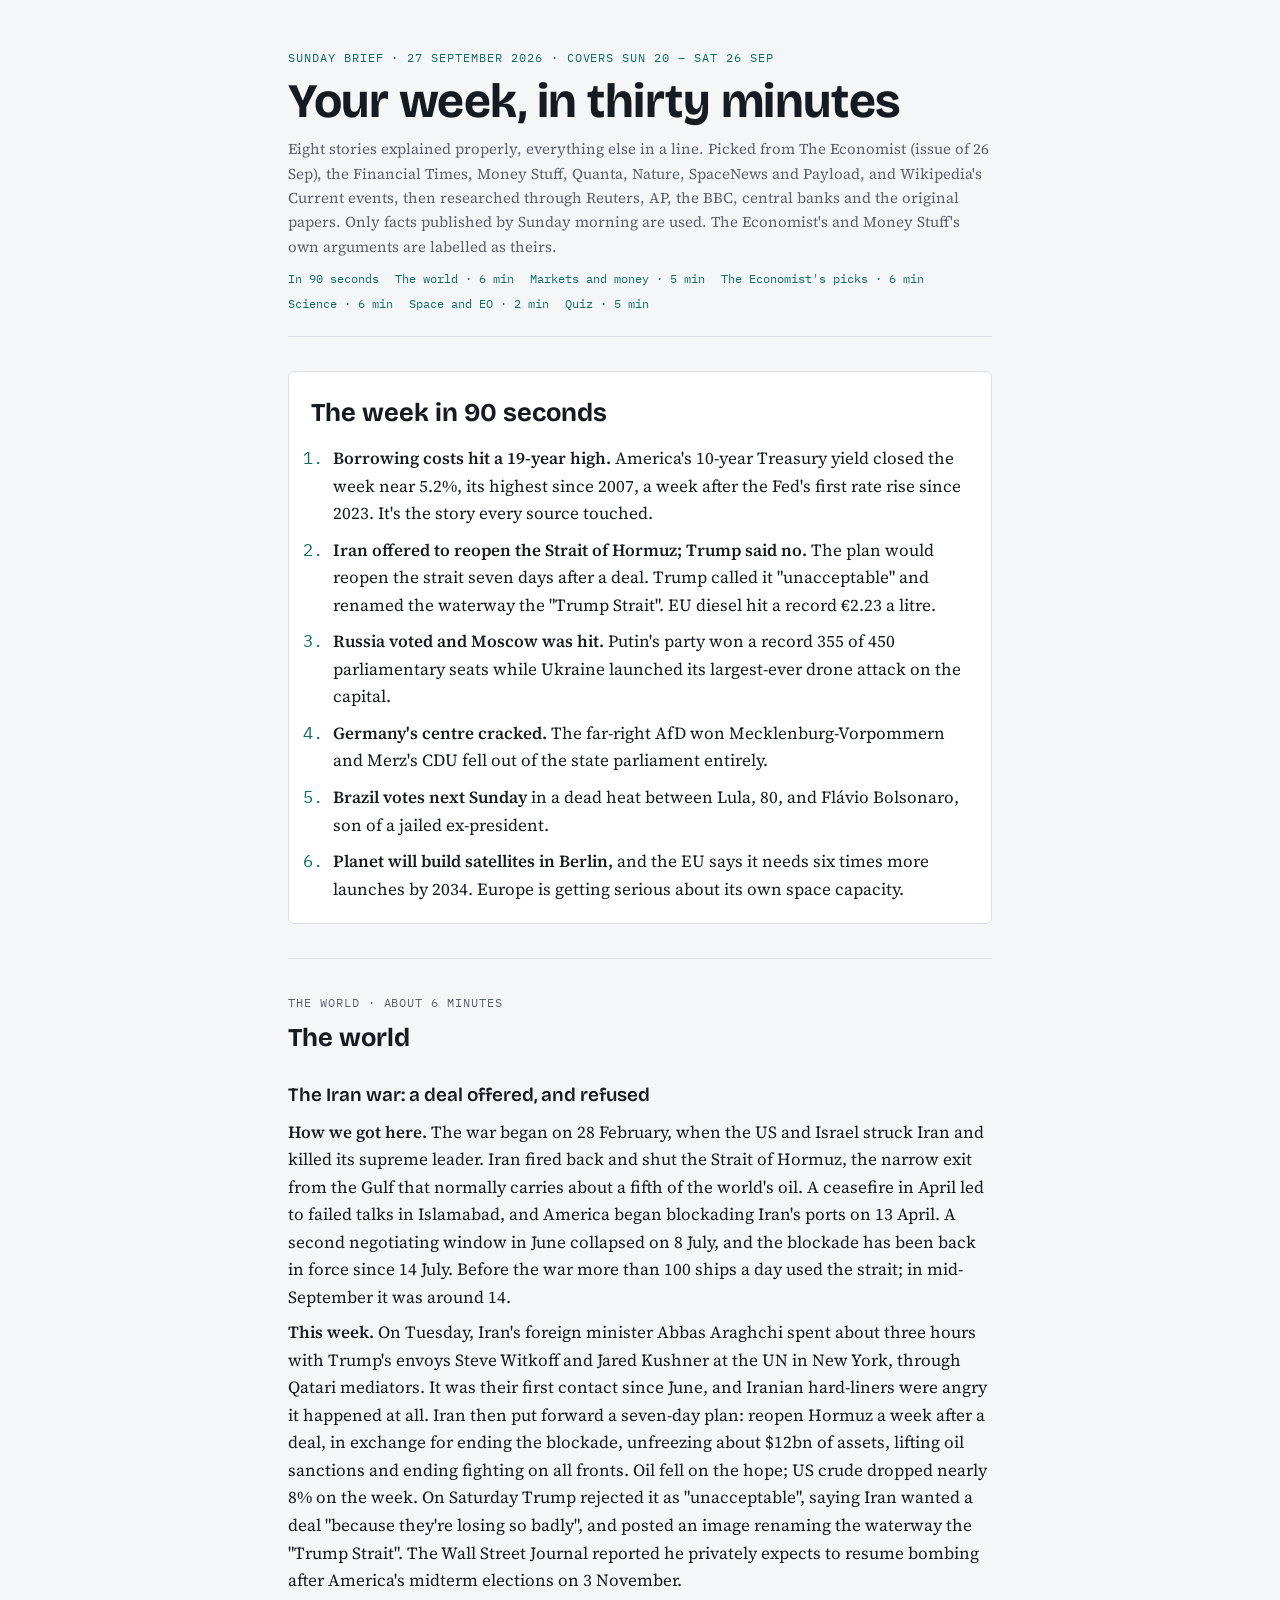
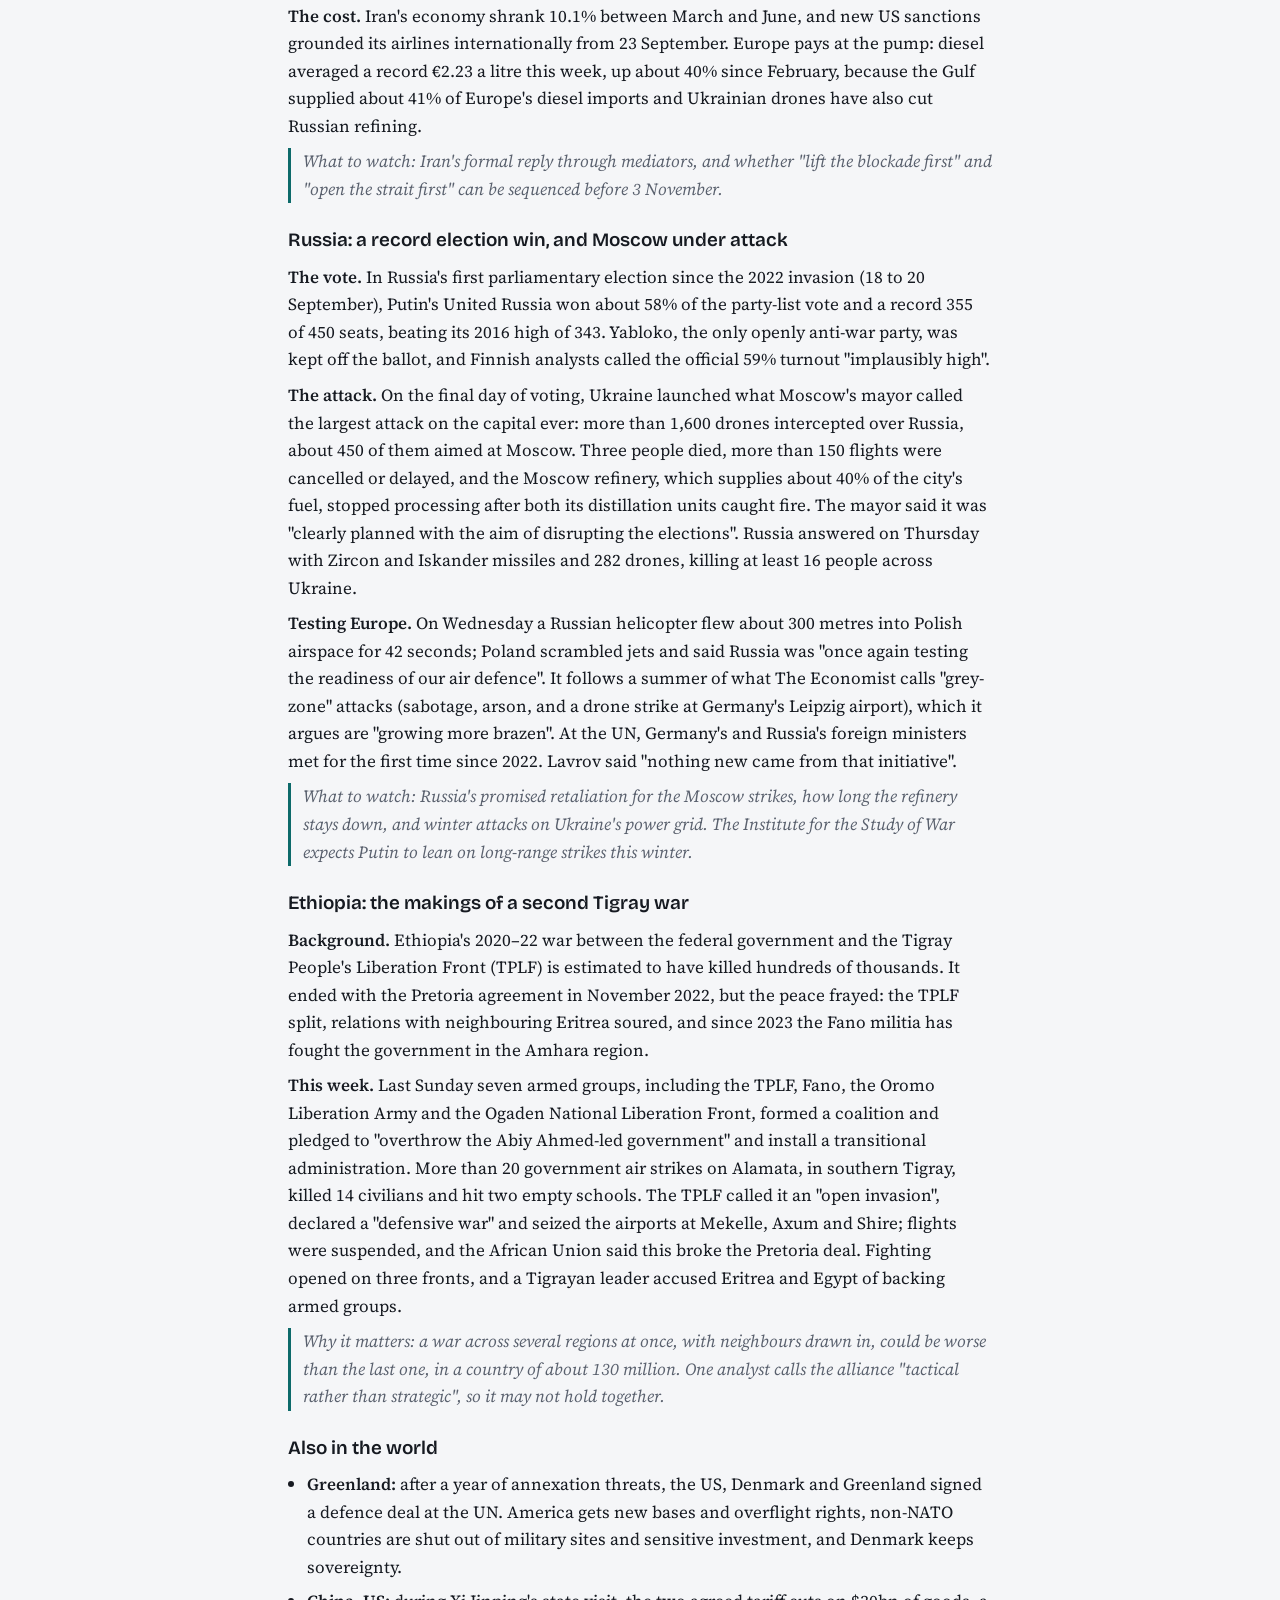
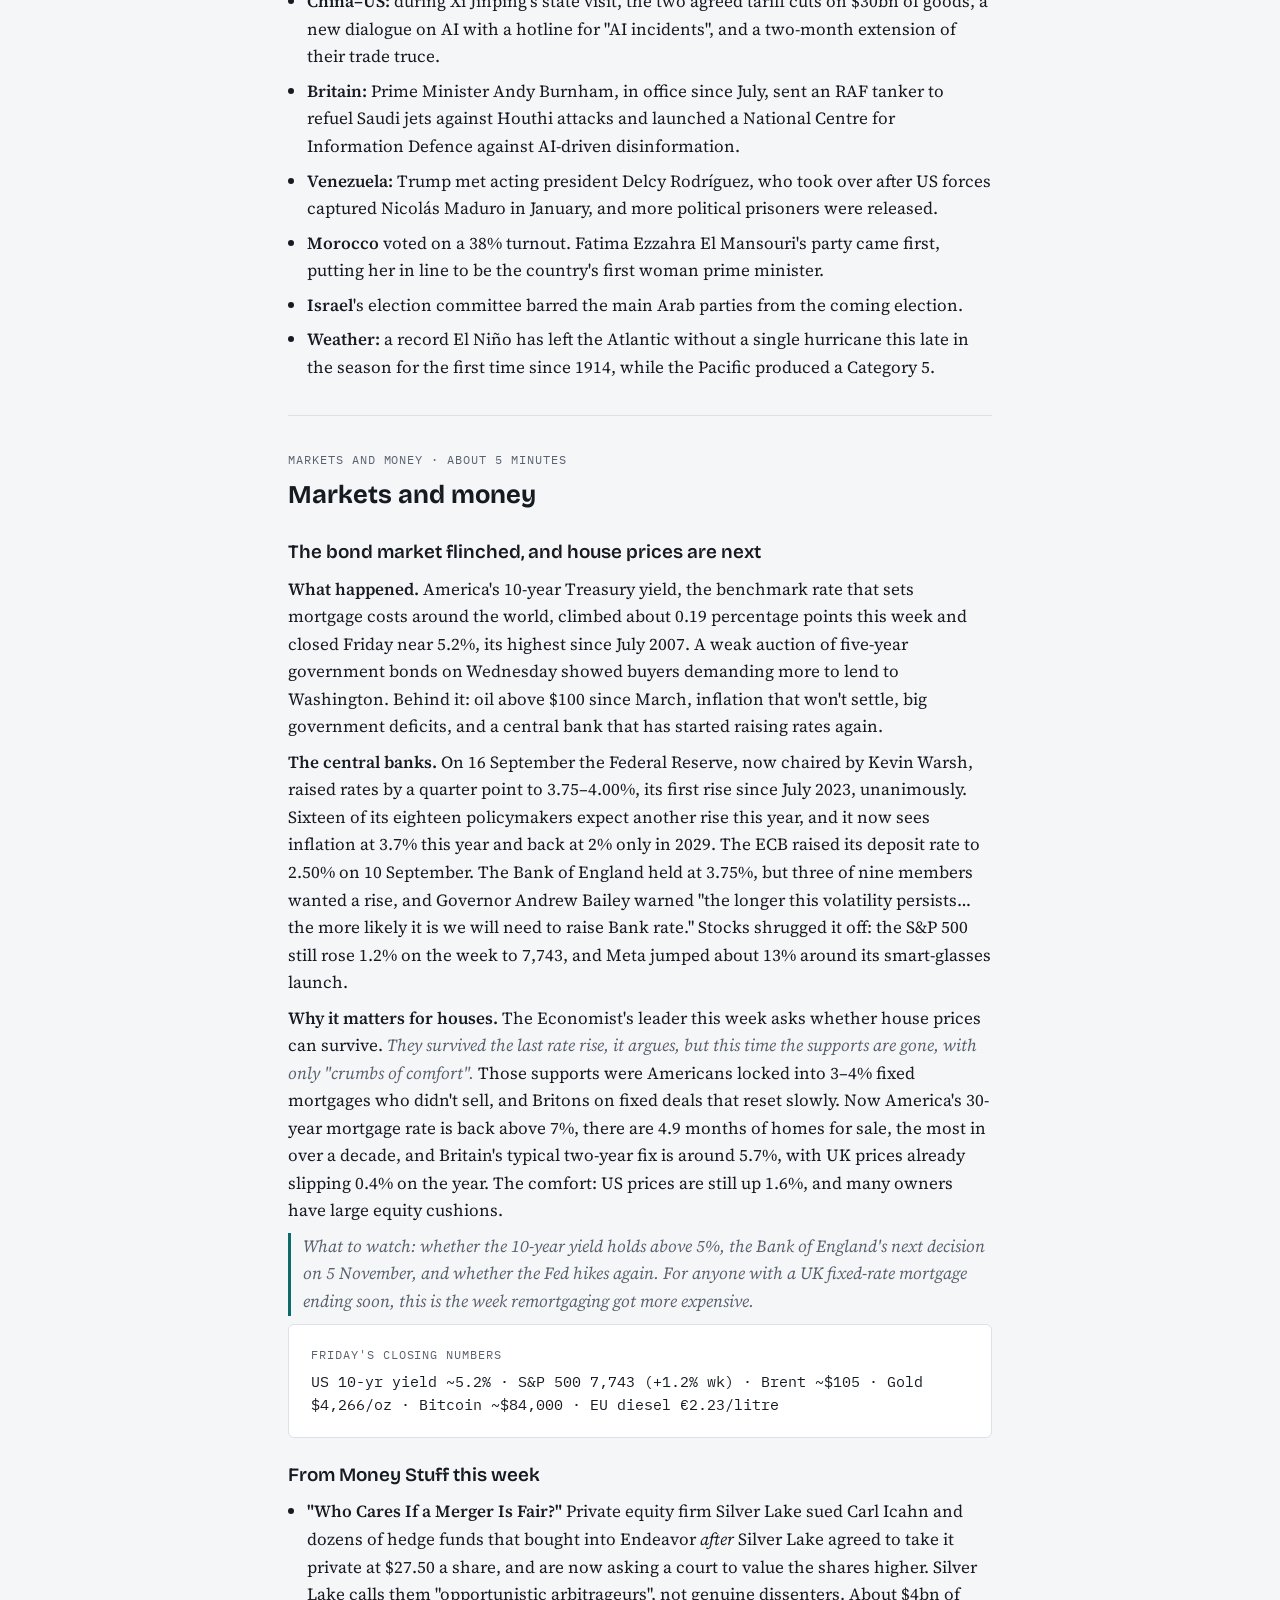
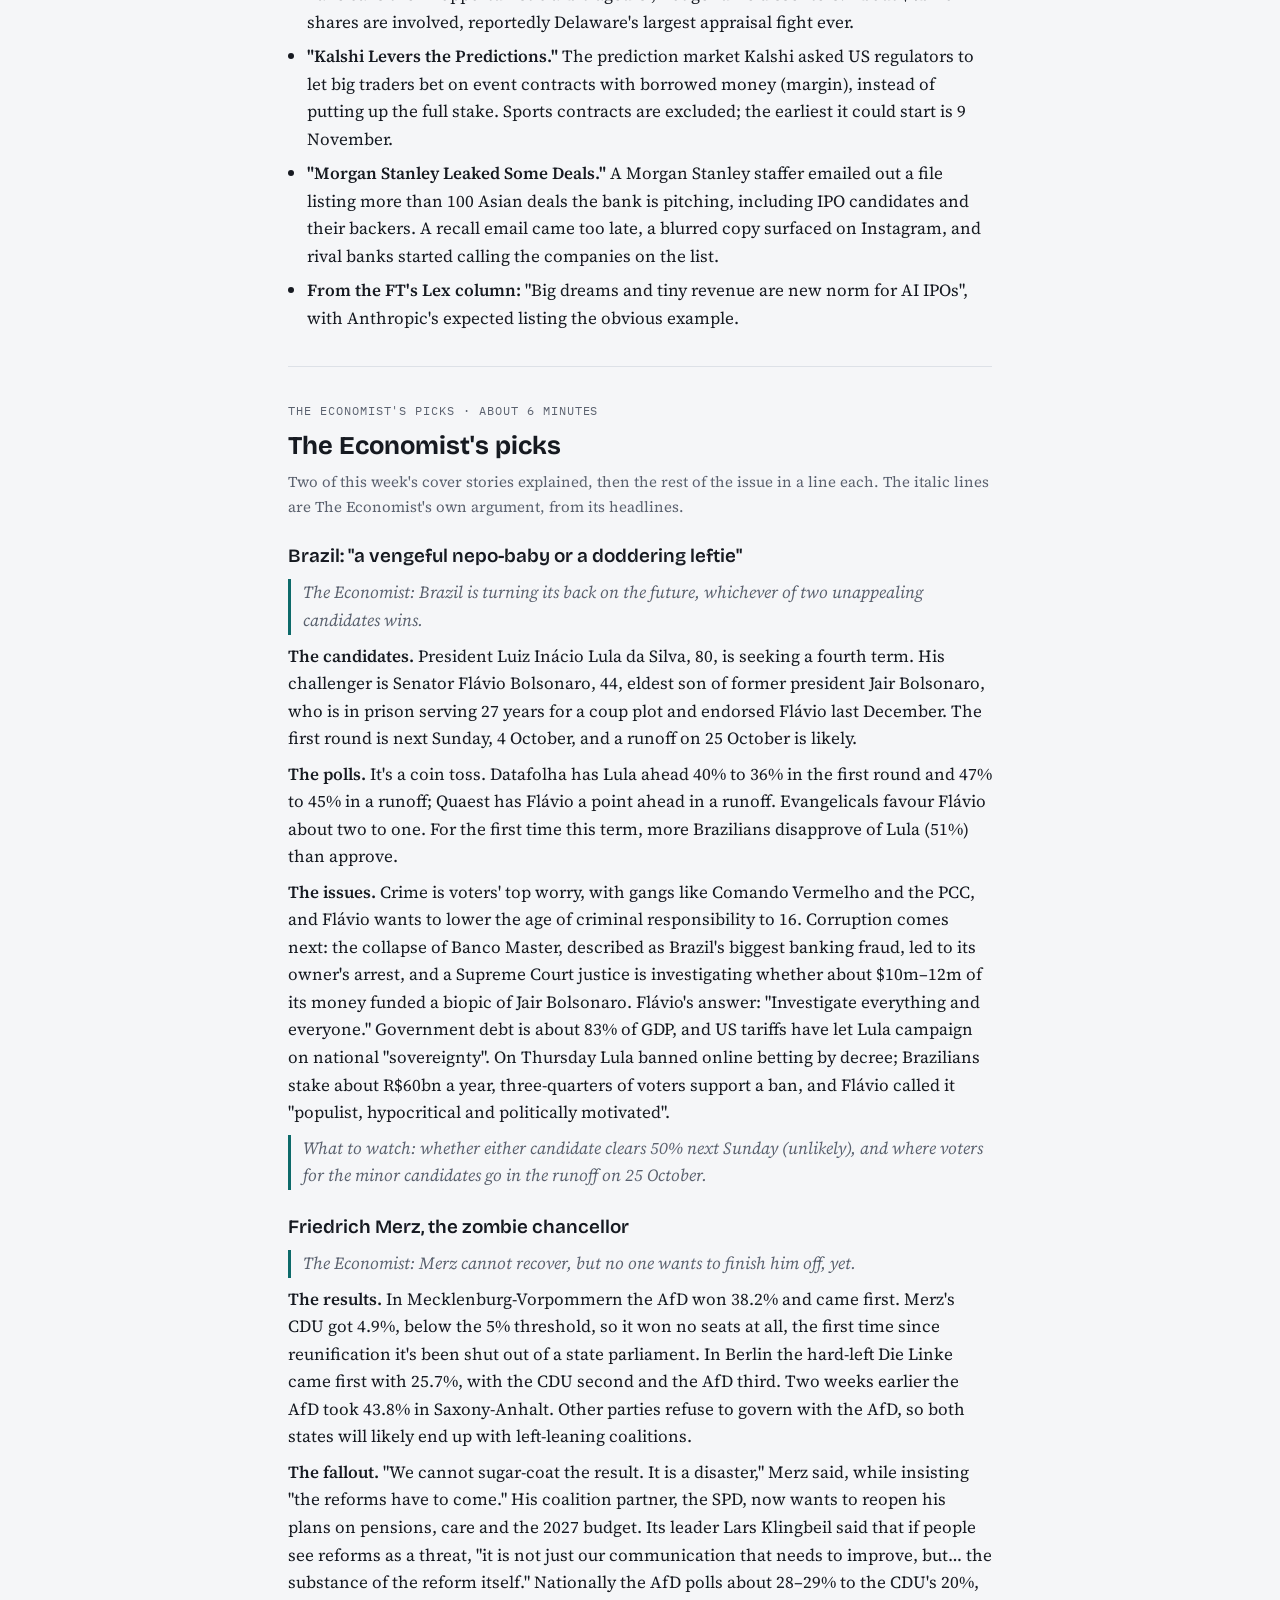
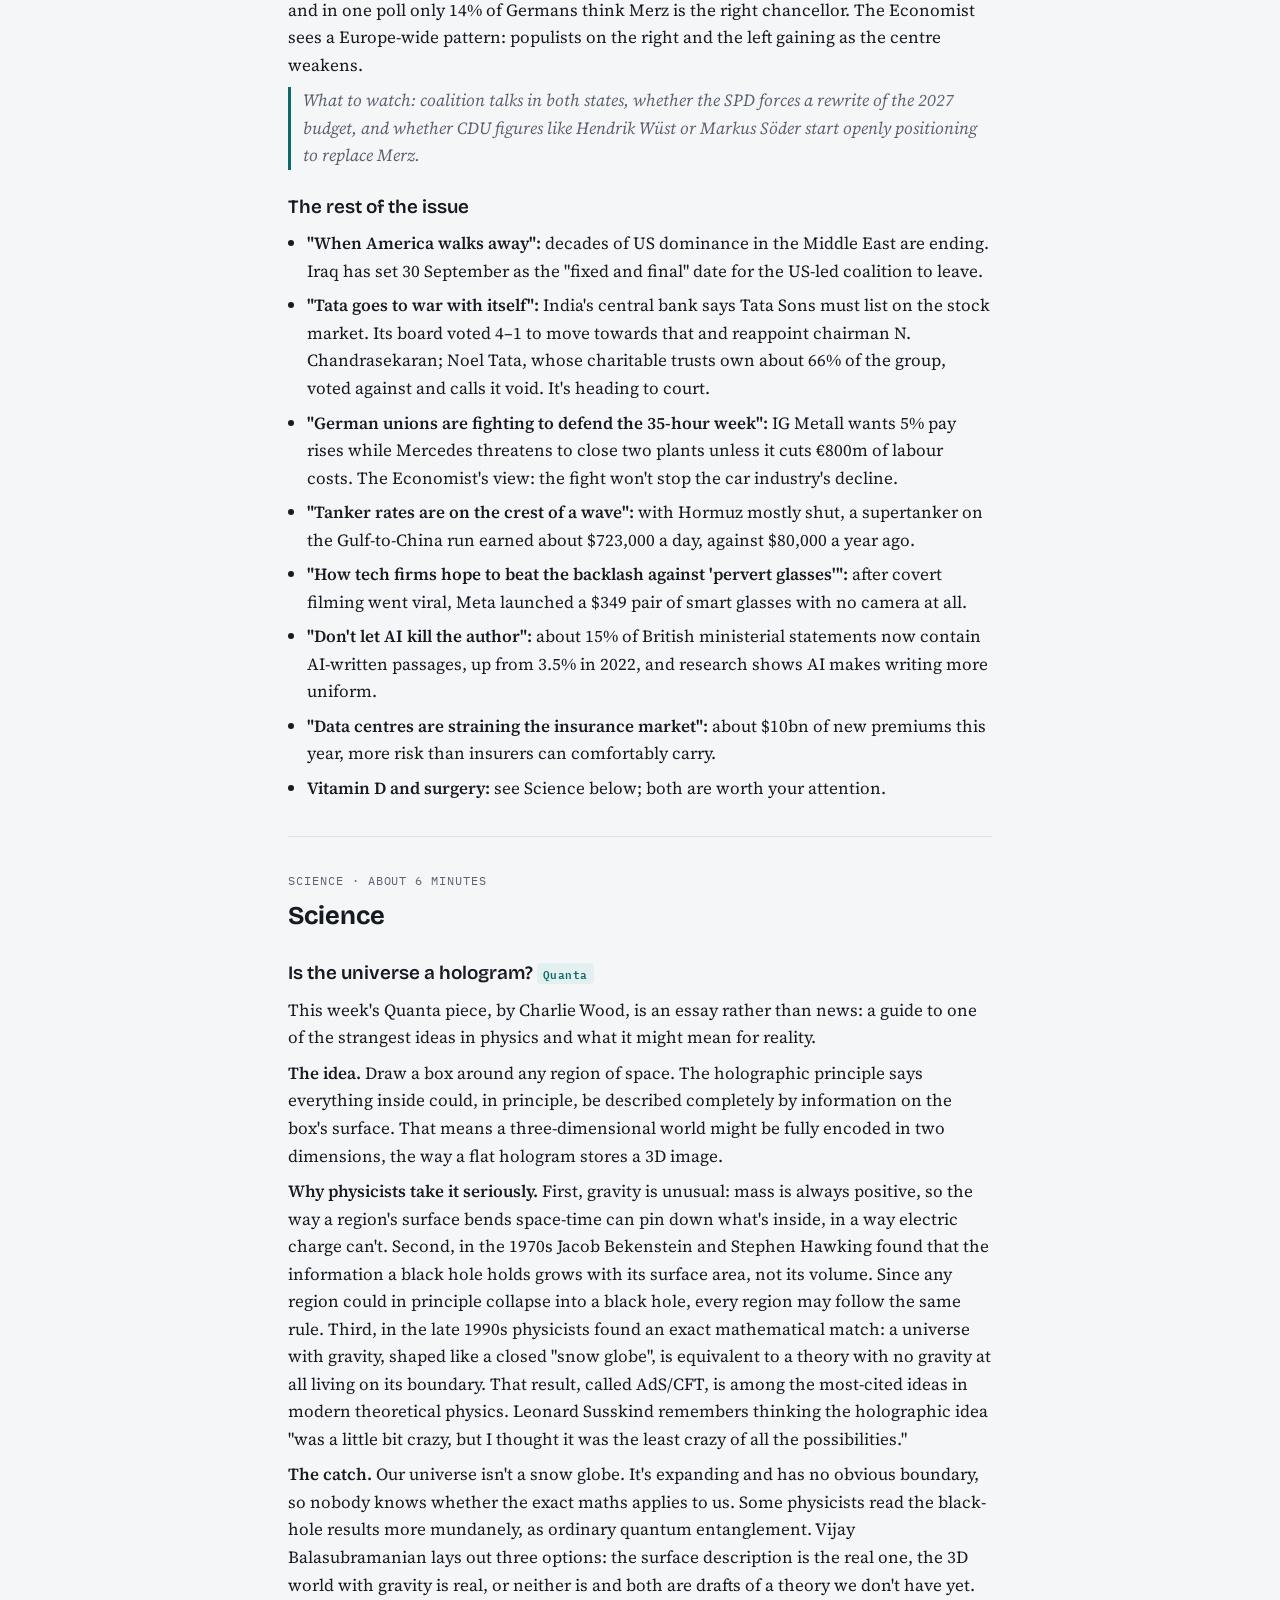
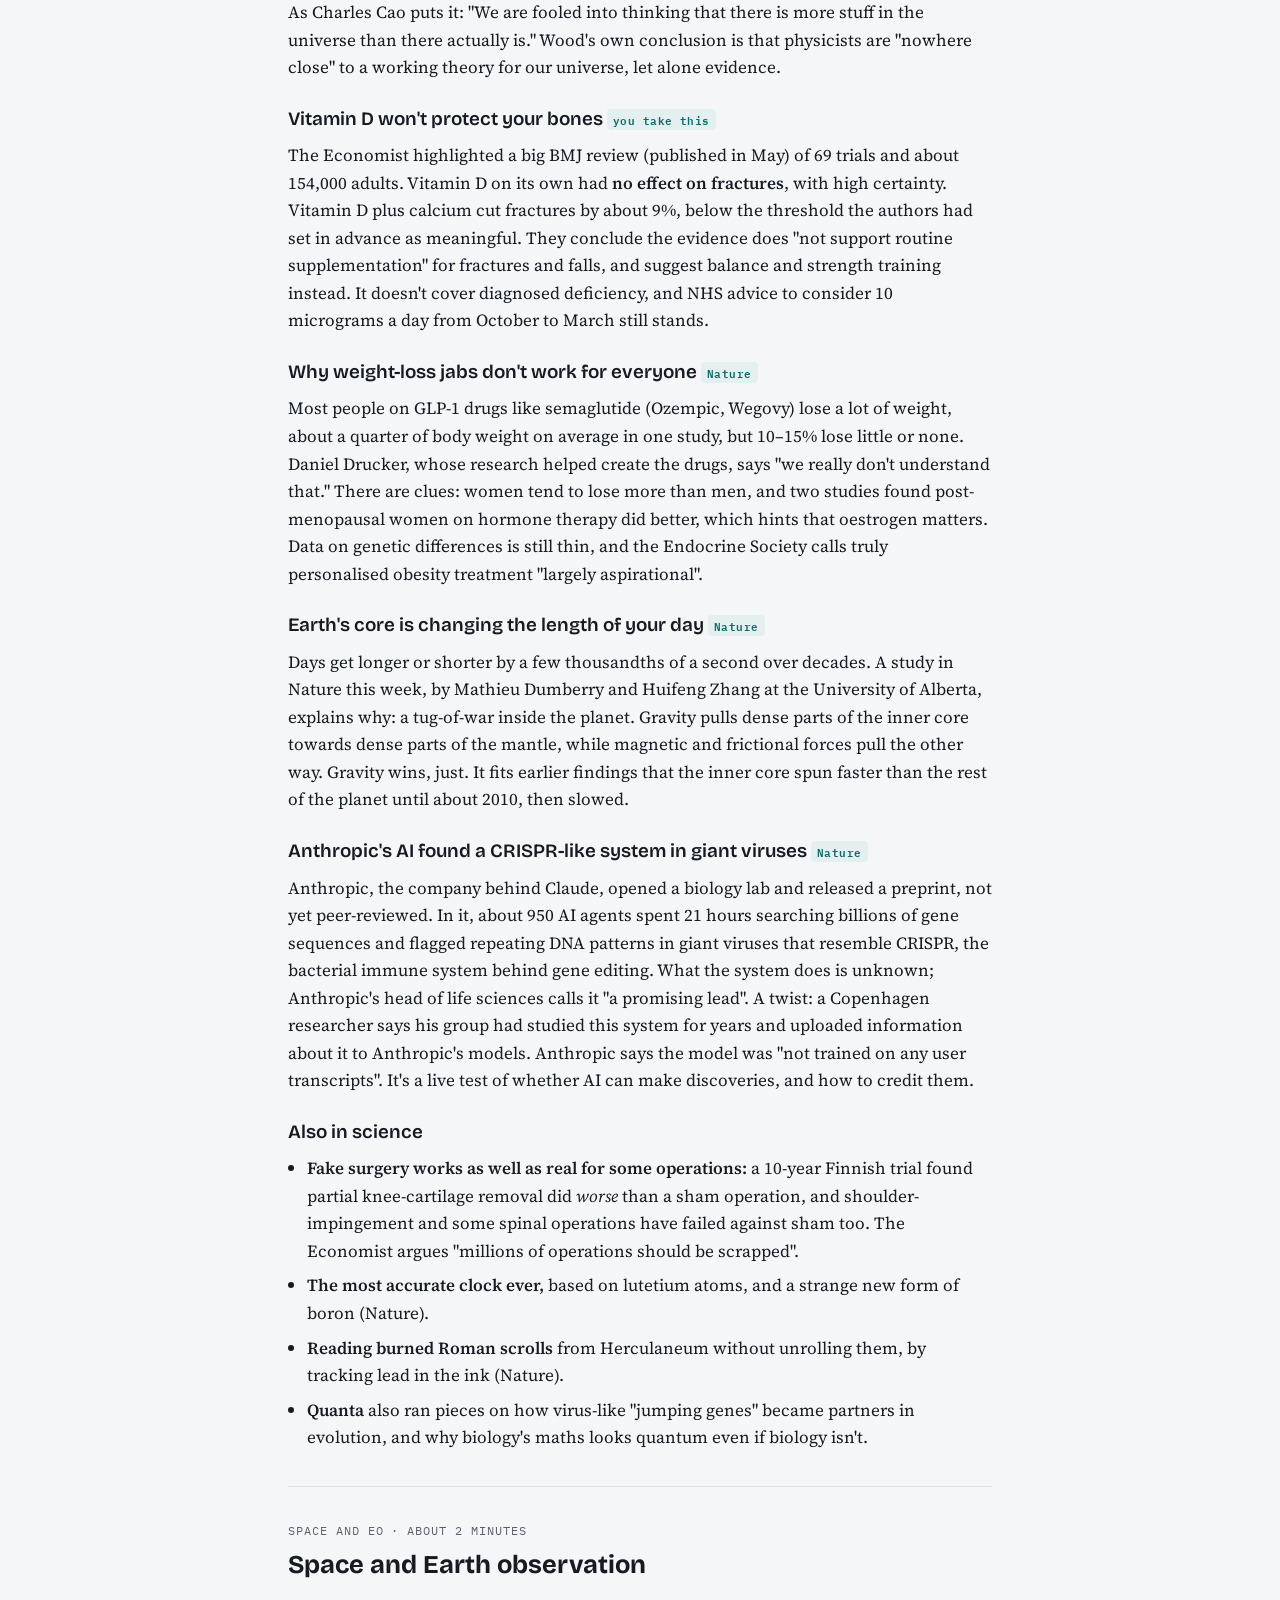
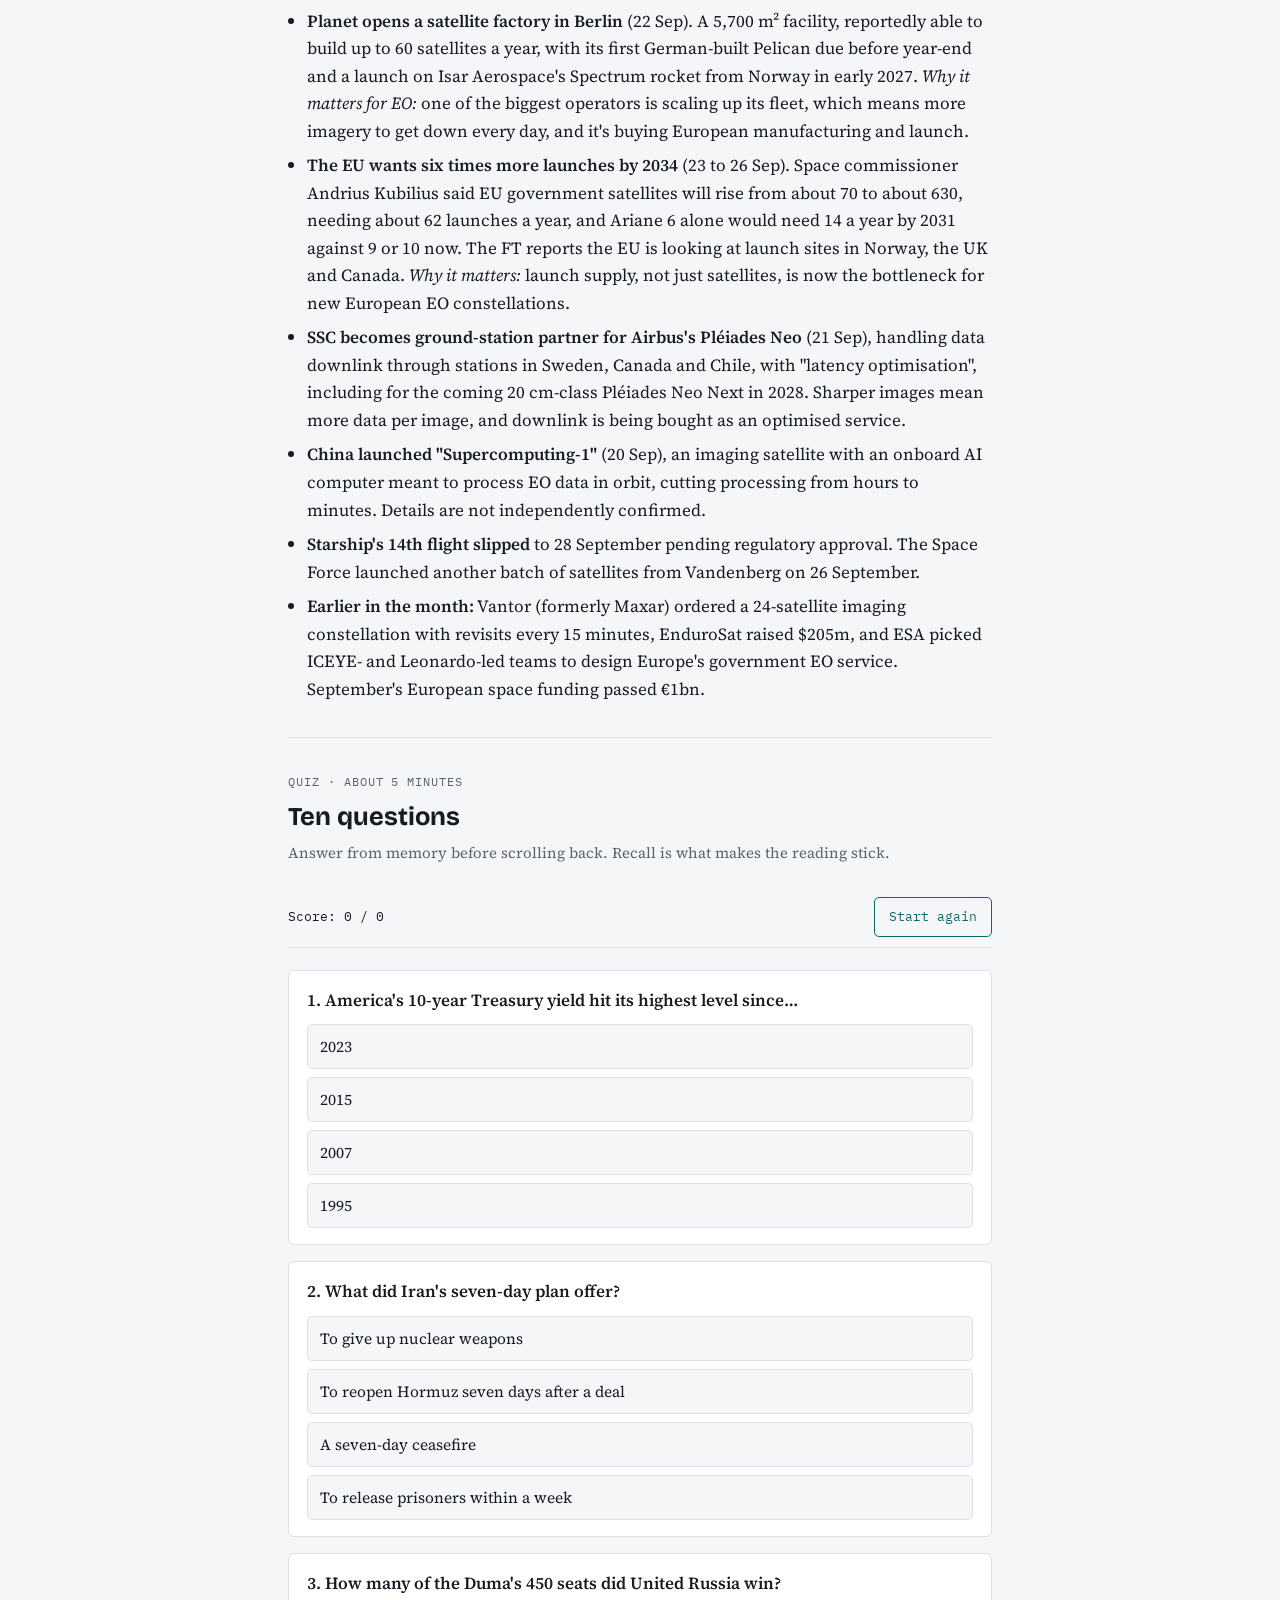
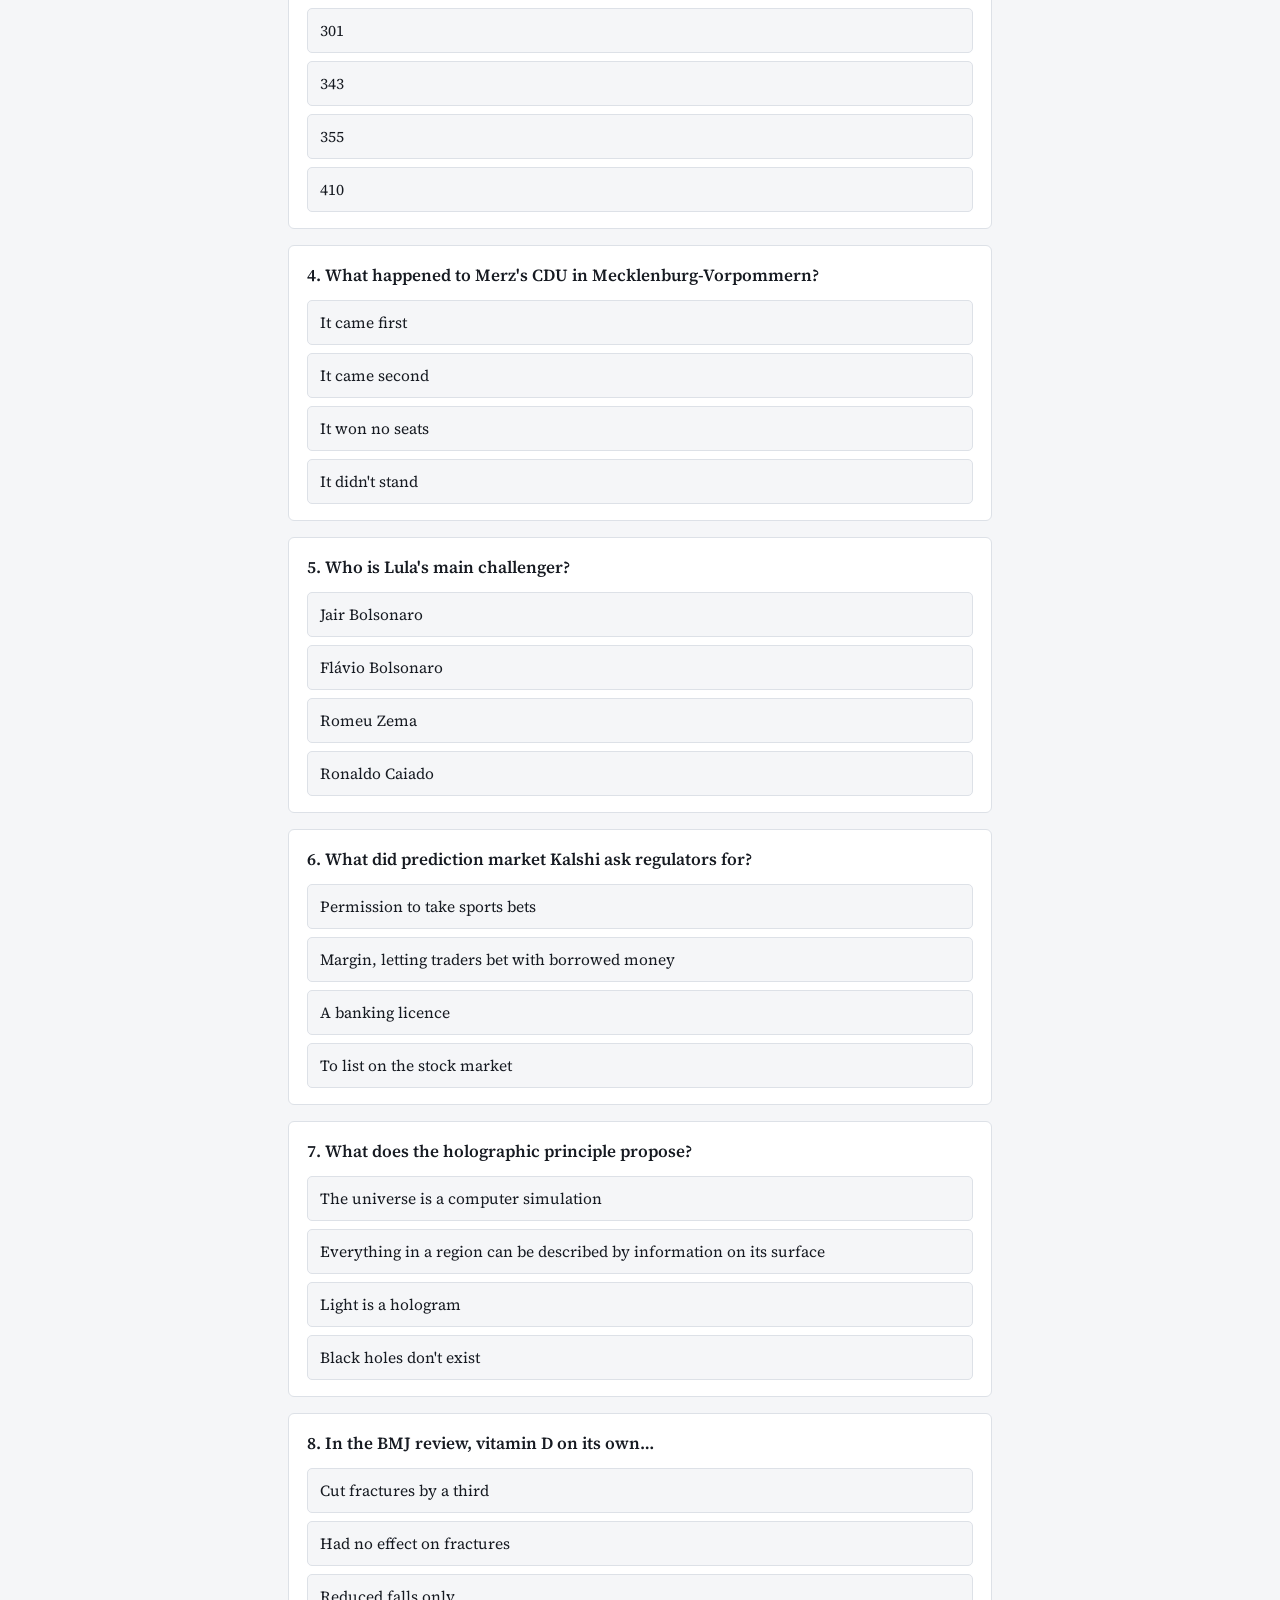
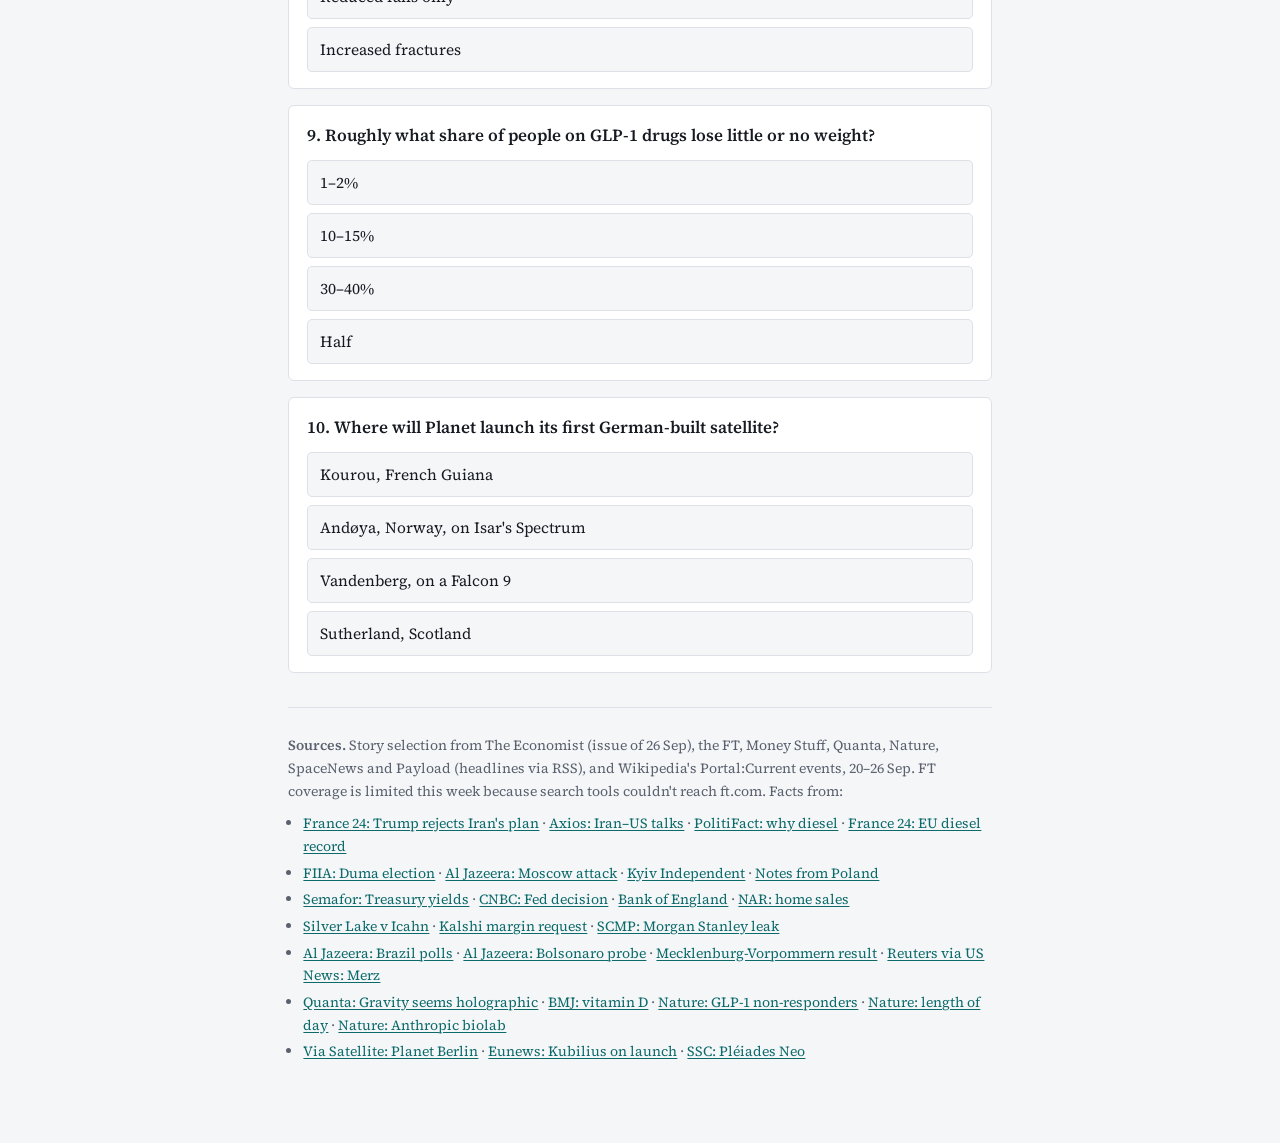
==== archive/2026-09-27.html @ a715769d "First edition: 27 September 2026 Co-Authored-By: Claude Opus 5.5 <noreply@anthropic.com>" ====
<!doctype html>
<html lang="en">
<head>
<meta charset="utf-8">
<meta name="viewport" content="width=device-width, initial-scale=1, viewport-fit=cover">
<meta name="robots" content="noindex">
<title>Sunday Brief, 27 Sep</title>
<link rel="preconnect" href="https://fonts.googleapis.com">
<link rel="preconnect" href="https://fonts.gstatic.com" crossorigin>
<link rel="stylesheet" href="https://fonts.googleapis.com/css2?family=Bricolage+Grotesque:opsz,wght@12..96,600;12..96,700&family=Source+Serif+4:ital,opsz,wght@0,8..60,400;0,8..60,600;1,8..60,400&family=IBM+Plex+Mono:wght@500&display=swap">
<style>
/* Layout: one reading column (~66ch). Ranked opener, three themed parts, then an interactive quiz. */
:root {
  --bg: #f5f6f8;
  --paper: #ffffff;
  --ink: #161a21;
  --muted: #5a616e;
  --rule: #dde1e7;
  --accent: #0d6a6a;
  --accent-soft: #e3f0ef;
  --good: #1f7a3a;
  --good-soft: #e3f3e7;
  --bad: #a63a2b;
  --bad-soft: #f8e6e2;
  --display: "Bricolage Grotesque", "Helvetica Neue", Arial, sans-serif;
  --body: "Source Serif 4", Georgia, "Times New Roman", serif;
  --mono: "IBM Plex Mono", ui-monospace, Menlo, monospace;
}
@media (prefers-color-scheme: dark) {
  :root:not([data-theme="light"]) {
    --bg: #0f1216; --paper: #161a20; --ink: #e6e9ee; --muted: #9aa3b0; --rule: #2a3039;
    --accent: #5cc4bb; --accent-soft: #17302e; --good: #6fd08a; --good-soft: #15301d;
    --bad: #f08a78; --bad-soft: #3a1c17; color-scheme: dark;
  }
}
:root[data-theme="dark"] {
  --bg: #0f1216; --paper: #161a20; --ink: #e6e9ee; --muted: #9aa3b0; --rule: #2a3039;
  --accent: #5cc4bb; --accent-soft: #17302e; --good: #6fd08a; --good-soft: #15301d;
  --bad: #f08a78; --bad-soft: #3a1c17; color-scheme: dark;
}
body { background: var(--bg); color: var(--ink); font-family: var(--body); font-size: 17px; line-height: 1.62; }
.wrap { max-width: 44rem; margin: 0 auto; padding-inline: 18px; padding-block: 40px 72px; }
header { display: grid; gap: 10px; padding-bottom: 22px; border-bottom: 1px solid var(--rule); }
.kicker { font-family: var(--mono); font-size: 12px; letter-spacing: .08em; text-transform: uppercase; color: var(--accent); }
h1 { font-family: var(--display); font-weight: 700; font-size: clamp(2rem, 6vw, 3rem); line-height: 1.04; margin: 0; letter-spacing: -.01em; text-wrap: balance; }
h2 { font-family: var(--display); font-weight: 700; font-size: 1.6rem; margin: 0; text-wrap: balance; }
h3 { font-family: var(--display); font-weight: 600; font-size: 1.18rem; margin: 0; text-wrap: balance; }
.meta { color: var(--muted); font-size: 15px; margin: 0; }
.toc { display: flex; flex-wrap: wrap; gap: 6px 16px; font-family: var(--mono); font-size: 12px; }
.toc a { color: var(--accent); text-decoration: none; }
.toc a:hover { text-decoration: underline; }
.part { display: grid; gap: 22px; padding-block: 34px; border-bottom: 1px solid var(--rule); }
.parthead { display: grid; gap: 4px; }
.partlabel { font-family: var(--mono); font-size: 12px; letter-spacing: .08em; text-transform: uppercase; color: var(--muted); }
.story { display: grid; gap: 8px; }
.story p { margin: 0; }
.angle { border-left: 3px solid var(--accent); padding-left: 12px; font-style: italic; color: var(--muted); }
.box { background: var(--paper); border: 1px solid var(--rule); border-radius: 6px; padding: 20px 22px; display: grid; gap: 12px; }
.box ol, .box ul { margin: 0; padding-left: 1.3em; display: grid; gap: 9px; }
.box li::marker { font-family: var(--mono); color: var(--accent); }
ul.quick { margin: 0; padding-left: 1.1em; display: grid; gap: 7px; }
.tag { font-family: var(--mono); font-size: 11px; letter-spacing: .04em; border-radius: 4px; padding: 1px 6px; background: var(--accent-soft); color: var(--accent); white-space: nowrap; }
strong { font-weight: 600; }
a { color: var(--accent); text-underline-offset: 2px; }
a:focus-visible, button:focus-visible, select:focus-visible { outline: 2px solid var(--accent); outline-offset: 2px; }

/* Quiz */
.quiz { display: grid; gap: 16px; }
.q { background: var(--paper); border: 1px solid var(--rule); border-radius: 6px; padding: 16px 18px; display: grid; gap: 10px; }
.q .qt { font-weight: 600; margin: 0; }
.opts { display: grid; gap: 8px; }
.opt { text-align: left; font: inherit; font-size: 15.5px; color: var(--ink); background: var(--bg); border: 1px solid var(--rule); border-radius: 5px; padding: 9px 12px; cursor: pointer; }
.opt:hover:not(:disabled) { border-color: var(--accent); }
.opt:disabled { cursor: default; }
.opt.right { background: var(--good-soft); border-color: var(--good); }
.opt.wrong { background: var(--bad-soft); border-color: var(--bad); }
.explain { font-size: 15px; color: var(--muted); margin: 0; }
.score { position: sticky; top: env(safe-area-inset-top, 0px); z-index: 2; background: var(--bg); padding-block: 10px; border-bottom: 1px solid var(--rule); display: flex; justify-content: space-between; align-items: center; gap: 12px; font-family: var(--mono); font-size: 13px; }
.btn { font: inherit; font-family: var(--mono); font-size: 13px; background: var(--accent); color: var(--paper); border: 0; border-radius: 5px; padding: 8px 14px; cursor: pointer; }
.btn.ghost { background: transparent; color: var(--accent); border: 1px solid var(--accent); }
.hl { display: grid; gap: 8px; }
.hlrow { display: grid; grid-template-columns: 1fr; gap: 6px; padding-block: 8px; border-top: 1px solid var(--rule); }
.hlrow:first-child { border-top: 0; }
.hlrow select { font: inherit; font-size: 15px; color: var(--ink); background: var(--bg); border: 1px solid var(--rule); border-radius: 5px; padding: 7px 8px; max-width: 100%; }
.hlrow.right select { border-color: var(--good); background: var(--good-soft); }
.hlrow.wrong select { border-color: var(--bad); background: var(--bad-soft); }
.hlans { font-size: 14px; color: var(--muted); }
.hilo { display: flex; flex-wrap: wrap; gap: 8px; }
.num { font-family: var(--mono); font-variant-numeric: tabular-nums; }
footer { padding-top: 26px; font-size: 14px; color: var(--muted); display: grid; gap: 10px; }
footer ul { margin: 0; padding-left: 1.1em; display: grid; gap: 4px; }
@media (prefers-reduced-motion: no-preference) { .opt { transition: background .15s, border-color .15s; } }
</style>
</head>
<body>


<div class="wrap">
  <header>
    <div class="kicker">Sunday Brief · 27 September 2026 · covers Sun 20 – Sat 26 Sep</div>
    <h1>Your week, in thirty minutes</h1>
    <p class="meta">Eight stories explained properly, everything else in a line. Picked from The Economist (issue of 26 Sep), the Financial Times, Money Stuff, Quanta, Nature, SpaceNews and Payload, and Wikipedia's Current events, then researched through Reuters, AP, the BBC, central banks and the original papers. Only facts published by Sunday morning are used. The Economist's and Money Stuff's own arguments are labelled as theirs.</p>
    <nav class="toc" aria-label="Sections">
      <a href="#top">In 90 seconds</a>
      <a href="#world">The world · 6 min</a>
      <a href="#money">Markets and money · 5 min</a>
      <a href="#econ">The Economist's picks · 6 min</a>
      <a href="#sci">Science · 6 min</a>
      <a href="#space">Space and EO · 2 min</a>
      <a href="#quiz">Quiz · 5 min</a>
    </nav>
  </header>

  <!-- ===================== TOP ===================== -->
  <section class="part" id="top" aria-labelledby="h-top">
    <div class="box">
      <h2 id="h-top">The week in 90 seconds</h2>
      <ol>
        <li><strong>Borrowing costs hit a 19-year high.</strong> America's 10-year Treasury yield closed the week near 5.2%, its highest since 2007, a week after the Fed's first rate rise since 2023. It's the story every source touched.</li>
        <li><strong>Iran offered to reopen the Strait of Hormuz; Trump said no.</strong> The plan would reopen the strait seven days after a deal. Trump called it "unacceptable" and renamed the waterway the "Trump Strait". EU diesel hit a record €2.23 a litre.</li>
        <li><strong>Russia voted and Moscow was hit.</strong> Putin's party won a record 355 of 450 parliamentary seats while Ukraine launched its largest-ever drone attack on the capital.</li>
        <li><strong>Germany's centre cracked.</strong> The far-right AfD won Mecklenburg-Vorpommern and Merz's CDU fell out of the state parliament entirely.</li>
        <li><strong>Brazil votes next Sunday</strong> in a dead heat between Lula, 80, and Flávio Bolsonaro, son of a jailed ex-president.</li>
        <li><strong>Planet will build satellites in Berlin,</strong> and the EU says it needs six times more launches by 2034. Europe is getting serious about its own space capacity.</li>
      </ol>
    </div>
  </section>

  <!-- ===================== WORLD ===================== -->
  <section class="part" id="world" aria-labelledby="h-world">
    <div class="parthead">
      <span class="partlabel">The world · about 6 minutes</span>
      <h2 id="h-world">The world</h2>
    </div>

    <div class="story">
      <h3>The Iran war: a deal offered, and refused</h3>
      <p><strong>How we got here.</strong> The war began on 28 February, when the US and Israel struck Iran and killed its supreme leader. Iran fired back and shut the Strait of Hormuz, the narrow exit from the Gulf that normally carries about a fifth of the world's oil. A ceasefire in April led to failed talks in Islamabad, and America began blockading Iran's ports on 13 April. A second negotiating window in June collapsed on 8 July, and the blockade has been back in force since 14 July. Before the war more than 100 ships a day used the strait; in mid-September it was around 14.</p>
      <p><strong>This week.</strong> On Tuesday, Iran's foreign minister Abbas Araghchi spent about three hours with Trump's envoys Steve Witkoff and Jared Kushner at the UN in New York, through Qatari mediators. It was their first contact since June, and Iranian hard-liners were angry it happened at all. Iran then put forward a seven-day plan: reopen Hormuz a week after a deal, in exchange for ending the blockade, unfreezing about $12bn of assets, lifting oil sanctions and ending fighting on all fronts. Oil fell on the hope; US crude dropped nearly 8% on the week. On Saturday Trump rejected it as "unacceptable", saying Iran wanted a deal "because they're losing so badly", and posted an image renaming the waterway the "Trump Strait". The Wall Street Journal reported he privately expects to resume bombing after America's midterm elections on 3 November.</p>
      <p><strong>The cost.</strong> Iran's economy shrank 10.1% between March and June, and new US sanctions grounded its airlines internationally from 23 September. Europe pays at the pump: diesel averaged a record €2.23 a litre this week, up about 40% since February, because the Gulf supplied about 41% of Europe's diesel imports and Ukrainian drones have also cut Russian refining.</p>
      <p class="angle">What to watch: Iran's formal reply through mediators, and whether "lift the blockade first" and "open the strait first" can be sequenced before 3 November.</p>
    </div>

    <div class="story">
      <h3>Russia: a record election win, and Moscow under attack</h3>
      <p><strong>The vote.</strong> In Russia's first parliamentary election since the 2022 invasion (18 to 20 September), Putin's United Russia won about 58% of the party-list vote and a record 355 of 450 seats, beating its 2016 high of 343. Yabloko, the only openly anti-war party, was kept off the ballot, and Finnish analysts called the official 59% turnout "implausibly high".</p>
      <p><strong>The attack.</strong> On the final day of voting, Ukraine launched what Moscow's mayor called the largest attack on the capital ever: more than 1,600 drones intercepted over Russia, about 450 of them aimed at Moscow. Three people died, more than 150 flights were cancelled or delayed, and the Moscow refinery, which supplies about 40% of the city's fuel, stopped processing after both its distillation units caught fire. The mayor said it was "clearly planned with the aim of disrupting the elections". Russia answered on Thursday with Zircon and Iskander missiles and 282 drones, killing at least 16 people across Ukraine.</p>
      <p><strong>Testing Europe.</strong> On Wednesday a Russian helicopter flew about 300 metres into Polish airspace for 42 seconds; Poland scrambled jets and said Russia was "once again testing the readiness of our air defence". It follows a summer of what The Economist calls "grey-zone" attacks (sabotage, arson, and a drone strike at Germany's Leipzig airport), which it argues are "growing more brazen". At the UN, Germany's and Russia's foreign ministers met for the first time since 2022. Lavrov said "nothing new came from that initiative".</p>
      <p class="angle">What to watch: Russia's promised retaliation for the Moscow strikes, how long the refinery stays down, and winter attacks on Ukraine's power grid. The Institute for the Study of War expects Putin to lean on long-range strikes this winter.</p>
    </div>

    <div class="story">
      <h3>Ethiopia: the makings of a second Tigray war</h3>
      <p><strong>Background.</strong> Ethiopia's 2020–22 war between the federal government and the Tigray People's Liberation Front (TPLF) is estimated to have killed hundreds of thousands. It ended with the Pretoria agreement in November 2022, but the peace frayed: the TPLF split, relations with neighbouring Eritrea soured, and since 2023 the Fano militia has fought the government in the Amhara region.</p>
      <p><strong>This week.</strong> Last Sunday seven armed groups, including the TPLF, Fano, the Oromo Liberation Army and the Ogaden National Liberation Front, formed a coalition and pledged to "overthrow the Abiy Ahmed-led government" and install a transitional administration. More than 20 government air strikes on Alamata, in southern Tigray, killed 14 civilians and hit two empty schools. The TPLF called it an "open invasion", declared a "defensive war" and seized the airports at Mekelle, Axum and Shire; flights were suspended, and the African Union said this broke the Pretoria deal. Fighting opened on three fronts, and a Tigrayan leader accused Eritrea and Egypt of backing armed groups.</p>
      <p class="angle">Why it matters: a war across several regions at once, with neighbours drawn in, could be worse than the last one, in a country of about 130 million. One analyst calls the alliance "tactical rather than strategic", so it may not hold together.</p>
    </div>

    <div class="story">
      <h3>Also in the world</h3>
      <ul class="quick">
        <li><strong>Greenland:</strong> after a year of annexation threats, the US, Denmark and Greenland signed a defence deal at the UN. America gets new bases and overflight rights, non-NATO countries are shut out of military sites and sensitive investment, and Denmark keeps sovereignty.</li>
        <li><strong>China–US:</strong> during Xi Jinping's state visit, the two agreed tariff cuts on $30bn of goods, a new dialogue on AI with a hotline for "AI incidents", and a two-month extension of their trade truce.</li>
        <li><strong>Britain:</strong> Prime Minister Andy Burnham, in office since July, sent an RAF tanker to refuel Saudi jets against Houthi attacks and launched a National Centre for Information Defence against AI-driven disinformation.</li>
        <li><strong>Venezuela:</strong> Trump met acting president Delcy Rodríguez, who took over after US forces captured Nicolás Maduro in January, and more political prisoners were released.</li>
        <li><strong>Morocco</strong> voted on a 38% turnout. Fatima Ezzahra El Mansouri's party came first, putting her in line to be the country's first woman prime minister.</li>
        <li><strong>Israel</strong>'s election committee barred the main Arab parties from the coming election.</li>
        <li><strong>Weather:</strong> a record El Niño has left the Atlantic without a single hurricane this late in the season for the first time since 1914, while the Pacific produced a Category 5.</li>
      </ul>
    </div>
  </section>

  <!-- ===================== MONEY ===================== -->
  <section class="part" id="money" aria-labelledby="h-money">
    <div class="parthead">
      <span class="partlabel">Markets and money · about 5 minutes</span>
      <h2 id="h-money">Markets and money</h2>
    </div>

    <div class="story">
      <h3>The bond market flinched, and house prices are next</h3>
      <p><strong>What happened.</strong> America's 10-year Treasury yield, the benchmark rate that sets mortgage costs around the world, climbed about 0.19 percentage points this week and closed Friday near 5.2%, its highest since July 2007. A weak auction of five-year government bonds on Wednesday showed buyers demanding more to lend to Washington. Behind it: oil above $100 since March, inflation that won't settle, big government deficits, and a central bank that has started raising rates again.</p>
      <p><strong>The central banks.</strong> On 16 September the Federal Reserve, now chaired by Kevin Warsh, raised rates by a quarter point to 3.75–4.00%, its first rise since July 2023, unanimously. Sixteen of its eighteen policymakers expect another rise this year, and it now sees inflation at 3.7% this year and back at 2% only in 2029. The ECB raised its deposit rate to 2.50% on 10 September. The Bank of England held at 3.75%, but three of nine members wanted a rise, and Governor Andrew Bailey warned "the longer this volatility persists… the more likely it is we will need to raise Bank rate." Stocks shrugged it off: the S&P 500 still rose 1.2% on the week to 7,743, and Meta jumped about 13% around its smart-glasses launch.</p>
      <p><strong>Why it matters for houses.</strong> The Economist's leader this week asks whether house prices can survive. <span class="angle" style="display:inline;border:0;padding:0">They survived the last rate rise, it argues, but this time the supports are gone, with only "crumbs of comfort".</span> Those supports were Americans locked into 3–4% fixed mortgages who didn't sell, and Britons on fixed deals that reset slowly. Now America's 30-year mortgage rate is back above 7%, there are 4.9 months of homes for sale, the most in over a decade, and Britain's typical two-year fix is around 5.7%, with UK prices already slipping 0.4% on the year. The comfort: US prices are still up 1.6%, and many owners have large equity cushions.</p>
      <p class="angle">What to watch: whether the 10-year yield holds above 5%, the Bank of England's next decision on 5 November, and whether the Fed hikes again. For anyone with a UK fixed-rate mortgage ending soon, this is the week remortgaging got more expensive.</p>
      <div class="box" style="gap:6px">
        <p class="partlabel" style="margin:0">Friday's closing numbers</p>
        <p class="num" style="margin:0;font-size:14.5px">US 10-yr yield ~5.2% · S&amp;P 500 7,743 (+1.2% wk) · Brent ~$105 · Gold $4,266/oz · Bitcoin ~$84,000 · EU diesel €2.23/litre</p>
      </div>
    </div>

    <div class="story">
      <h3>From Money Stuff this week</h3>
      <ul class="quick">
        <li><strong>"Who Cares If a Merger Is Fair?"</strong> Private equity firm Silver Lake sued Carl Icahn and dozens of hedge funds that bought into Endeavor <em>after</em> Silver Lake agreed to take it private at $27.50 a share, and are now asking a court to value the shares higher. Silver Lake calls them "opportunistic arbitrageurs", not genuine dissenters. About $4bn of shares are involved, reportedly Delaware's largest appraisal fight ever.</li>
        <li><strong>"Kalshi Levers the Predictions."</strong> The prediction market Kalshi asked US regulators to let big traders bet on event contracts with borrowed money (margin), instead of putting up the full stake. Sports contracts are excluded; the earliest it could start is 9 November.</li>
        <li><strong>"Morgan Stanley Leaked Some Deals."</strong> A Morgan Stanley staffer emailed out a file listing more than 100 Asian deals the bank is pitching, including IPO candidates and their backers. A recall email came too late, a blurred copy surfaced on Instagram, and rival banks started calling the companies on the list.</li>
        <li><strong>From the FT's Lex column:</strong> "Big dreams and tiny revenue are new norm for AI IPOs", with Anthropic's expected listing the obvious example.</li>
      </ul>
    </div>
  </section>

  <!-- ===================== ECONOMIST ===================== -->
  <section class="part" id="econ" aria-labelledby="h-econ">
    <div class="parthead">
      <span class="partlabel">The Economist's picks · about 6 minutes</span>
      <h2 id="h-econ">The Economist's picks</h2>
      <p class="meta">Two of this week's cover stories explained, then the rest of the issue in a line each. The italic lines are The Economist's own argument, from its headlines.</p>
    </div>

    <div class="story">
      <h3>Brazil: "a vengeful nepo-baby or a doddering leftie"</h3>
      <p class="angle">The Economist: Brazil is turning its back on the future, whichever of two unappealing candidates wins.</p>
      <p><strong>The candidates.</strong> President Luiz Inácio Lula da Silva, 80, is seeking a fourth term. His challenger is Senator Flávio Bolsonaro, 44, eldest son of former president Jair Bolsonaro, who is in prison serving 27 years for a coup plot and endorsed Flávio last December. The first round is next Sunday, 4 October, and a runoff on 25 October is likely.</p>
      <p><strong>The polls.</strong> It's a coin toss. Datafolha has Lula ahead 40% to 36% in the first round and 47% to 45% in a runoff; Quaest has Flávio a point ahead in a runoff. Evangelicals favour Flávio about two to one. For the first time this term, more Brazilians disapprove of Lula (51%) than approve.</p>
      <p><strong>The issues.</strong> Crime is voters' top worry, with gangs like Comando Vermelho and the PCC, and Flávio wants to lower the age of criminal responsibility to 16. Corruption comes next: the collapse of Banco Master, described as Brazil's biggest banking fraud, led to its owner's arrest, and a Supreme Court justice is investigating whether about $10m–12m of its money funded a biopic of Jair Bolsonaro. Flávio's answer: "Investigate everything and everyone." Government debt is about 83% of GDP, and US tariffs have let Lula campaign on national "sovereignty". On Thursday Lula banned online betting by decree; Brazilians stake about R$60bn a year, three-quarters of voters support a ban, and Flávio called it "populist, hypocritical and politically motivated".</p>
      <p class="angle">What to watch: whether either candidate clears 50% next Sunday (unlikely), and where voters for the minor candidates go in the runoff on 25 October.</p>
    </div>

    <div class="story">
      <h3>Friedrich Merz, the zombie chancellor</h3>
      <p class="angle">The Economist: Merz cannot recover, but no one wants to finish him off, yet.</p>
      <p><strong>The results.</strong> In Mecklenburg-Vorpommern the AfD won 38.2% and came first. Merz's CDU got 4.9%, below the 5% threshold, so it won no seats at all, the first time since reunification it's been shut out of a state parliament. In Berlin the hard-left Die Linke came first with 25.7%, with the CDU second and the AfD third. Two weeks earlier the AfD took 43.8% in Saxony-Anhalt. Other parties refuse to govern with the AfD, so both states will likely end up with left-leaning coalitions.</p>
      <p><strong>The fallout.</strong> "We cannot sugar-coat the result. It is a disaster," Merz said, while insisting "the reforms have to come." His coalition partner, the SPD, now wants to reopen his plans on pensions, care and the 2027 budget. Its leader Lars Klingbeil said that if people see reforms as a threat, "it is not just our communication that needs to improve, but… the substance of the reform itself." Nationally the AfD polls about 28–29% to the CDU's 20%, and in one poll only 14% of Germans think Merz is the right chancellor. The Economist sees a Europe-wide pattern: populists on the right and the left gaining as the centre weakens.</p>
      <p class="angle">What to watch: coalition talks in both states, whether the SPD forces a rewrite of the 2027 budget, and whether CDU figures like Hendrik Wüst or Markus Söder start openly positioning to replace Merz.</p>
    </div>

    <div class="story">
      <h3>The rest of the issue</h3>
      <ul class="quick">
        <li><strong>"When America walks away":</strong> decades of US dominance in the Middle East are ending. Iraq has set 30 September as the "fixed and final" date for the US-led coalition to leave.</li>
        <li><strong>"Tata goes to war with itself":</strong> India's central bank says Tata Sons must list on the stock market. Its board voted 4–1 to move towards that and reappoint chairman N. Chandrasekaran; Noel Tata, whose charitable trusts own about 66% of the group, voted against and calls it void. It's heading to court.</li>
        <li><strong>"German unions are fighting to defend the 35-hour week":</strong> IG Metall wants 5% pay rises while Mercedes threatens to close two plants unless it cuts €800m of labour costs. The Economist's view: the fight won't stop the car industry's decline.</li>
        <li><strong>"Tanker rates are on the crest of a wave":</strong> with Hormuz mostly shut, a supertanker on the Gulf-to-China run earned about $723,000 a day, against $80,000 a year ago.</li>
        <li><strong>"How tech firms hope to beat the backlash against 'pervert glasses'":</strong> after covert filming went viral, Meta launched a $349 pair of smart glasses with no camera at all.</li>
        <li><strong>"Don't let AI kill the author":</strong> about 15% of British ministerial statements now contain AI-written passages, up from 3.5% in 2022, and research shows AI makes writing more uniform.</li>
        <li><strong>"Data centres are straining the insurance market":</strong> about $10bn of new premiums this year, more risk than insurers can comfortably carry.</li>
        <li><strong>Vitamin D and surgery:</strong> see Science below; both are worth your attention.</li>
      </ul>
    </div>
  </section>

  <!-- ===================== SCIENCE ===================== -->
  <section class="part" id="sci" aria-labelledby="h-sci">
    <div class="parthead">
      <span class="partlabel">Science · about 6 minutes</span>
      <h2 id="h-sci">Science</h2>
    </div>

    <div class="story">
      <h3>Is the universe a hologram? <span class="tag">Quanta</span></h3>
      <p>This week's Quanta piece, by Charlie Wood, is an essay rather than news: a guide to one of the strangest ideas in physics and what it might mean for reality.</p>
      <p><strong>The idea.</strong> Draw a box around any region of space. The holographic principle says everything inside could, in principle, be described completely by information on the box's surface. That means a three-dimensional world might be fully encoded in two dimensions, the way a flat hologram stores a 3D image.</p>
      <p><strong>Why physicists take it seriously.</strong> First, gravity is unusual: mass is always positive, so the way a region's surface bends space-time can pin down what's inside, in a way electric charge can't. Second, in the 1970s Jacob Bekenstein and Stephen Hawking found that the information a black hole holds grows with its surface area, not its volume. Since any region could in principle collapse into a black hole, every region may follow the same rule. Third, in the late 1990s physicists found an exact mathematical match: a universe with gravity, shaped like a closed "snow globe", is equivalent to a theory with no gravity at all living on its boundary. That result, called AdS/CFT, is among the most-cited ideas in modern theoretical physics. Leonard Susskind remembers thinking the holographic idea "was a little bit crazy, but I thought it was the least crazy of all the possibilities."</p>
      <p><strong>The catch.</strong> Our universe isn't a snow globe. It's expanding and has no obvious boundary, so nobody knows whether the exact maths applies to us. Some physicists read the black-hole results more mundanely, as ordinary quantum entanglement. Vijay Balasubramanian lays out three options: the surface description is the real one, the 3D world with gravity is real, or neither is and both are drafts of a theory we don't have yet. As Charles Cao puts it: "We are fooled into thinking that there is more stuff in the universe than there actually is." Wood's own conclusion is that physicists are "nowhere close" to a working theory for our universe, let alone evidence.</p>
    </div>

    <div class="story">
      <h3>Vitamin D won't protect your bones <span class="tag">you take this</span></h3>
      <p>The Economist highlighted a big BMJ review (published in May) of 69 trials and about 154,000 adults. Vitamin D on its own had <strong>no effect on fractures</strong>, with high certainty. Vitamin D plus calcium cut fractures by about 9%, below the threshold the authors had set in advance as meaningful. They conclude the evidence does "not support routine supplementation" for fractures and falls, and suggest balance and strength training instead. It doesn't cover diagnosed deficiency, and NHS advice to consider 10 micrograms a day from October to March still stands.</p>
    </div>

    <div class="story">
      <h3>Why weight-loss jabs don't work for everyone <span class="tag">Nature</span></h3>
      <p>Most people on GLP-1 drugs like semaglutide (Ozempic, Wegovy) lose a lot of weight, about a quarter of body weight on average in one study, but 10–15% lose little or none. Daniel Drucker, whose research helped create the drugs, says "we really don't understand that." There are clues: women tend to lose more than men, and two studies found post-menopausal women on hormone therapy did better, which hints that oestrogen matters. Data on genetic differences is still thin, and the Endocrine Society calls truly personalised obesity treatment "largely aspirational".</p>
    </div>

    <div class="story">
      <h3>Earth's core is changing the length of your day <span class="tag">Nature</span></h3>
      <p>Days get longer or shorter by a few thousandths of a second over decades. A study in Nature this week, by Mathieu Dumberry and Huifeng Zhang at the University of Alberta, explains why: a tug-of-war inside the planet. Gravity pulls dense parts of the inner core towards dense parts of the mantle, while magnetic and frictional forces pull the other way. Gravity wins, just. It fits earlier findings that the inner core spun faster than the rest of the planet until about 2010, then slowed.</p>
    </div>

    <div class="story">
      <h3>Anthropic's AI found a CRISPR-like system in giant viruses <span class="tag">Nature</span></h3>
      <p>Anthropic, the company behind Claude, opened a biology lab and released a preprint, not yet peer-reviewed. In it, about 950 AI agents spent 21 hours searching billions of gene sequences and flagged repeating DNA patterns in giant viruses that resemble CRISPR, the bacterial immune system behind gene editing. What the system does is unknown; Anthropic's head of life sciences calls it "a promising lead". A twist: a Copenhagen researcher says his group had studied this system for years and uploaded information about it to Anthropic's models. Anthropic says the model was "not trained on any user transcripts". It's a live test of whether AI can make discoveries, and how to credit them.</p>
    </div>

    <div class="story">
      <h3>Also in science</h3>
      <ul class="quick">
        <li><strong>Fake surgery works as well as real for some operations:</strong> a 10-year Finnish trial found partial knee-cartilage removal did <em>worse</em> than a sham operation, and shoulder-impingement and some spinal operations have failed against sham too. The Economist argues "millions of operations should be scrapped".</li>
        <li><strong>The most accurate clock ever,</strong> based on lutetium atoms, and a strange new form of boron (Nature).</li>
        <li><strong>Reading burned Roman scrolls</strong> from Herculaneum without unrolling them, by tracking lead in the ink (Nature).</li>
        <li><strong>Quanta</strong> also ran pieces on how virus-like "jumping genes" became partners in evolution, and why biology's maths looks quantum even if biology isn't.</li>
      </ul>
    </div>
  </section>

  <!-- ===================== SPACE ===================== -->
  <section class="part" id="space" aria-labelledby="h-space">
    <div class="parthead">
      <span class="partlabel">Space and EO · about 2 minutes</span>
      <h2 id="h-space">Space and Earth observation</h2>
    </div>
    <div class="story">
      <ul class="quick">
        <li><strong>Planet opens a satellite factory in Berlin</strong> (22 Sep). A 5,700 m² facility, reportedly able to build up to 60 satellites a year, with its first German-built Pelican due before year-end and a launch on Isar Aerospace's Spectrum rocket from Norway in early 2027. <em>Why it matters for EO:</em> one of the biggest operators is scaling up its fleet, which means more imagery to get down every day, and it's buying European manufacturing and launch.</li>
        <li><strong>The EU wants six times more launches by 2034</strong> (23 to 26 Sep). Space commissioner Andrius Kubilius said EU government satellites will rise from about 70 to about 630, needing about 62 launches a year, and Ariane 6 alone would need 14 a year by 2031 against 9 or 10 now. The FT reports the EU is looking at launch sites in Norway, the UK and Canada. <em>Why it matters:</em> launch supply, not just satellites, is now the bottleneck for new European EO constellations.</li>
        <li><strong>SSC becomes ground-station partner for Airbus's Pléiades Neo</strong> (21 Sep), handling data downlink through stations in Sweden, Canada and Chile, with "latency optimisation", including for the coming 20 cm-class Pléiades Neo Next in 2028. Sharper images mean more data per image, and downlink is being bought as an optimised service.</li>
        <li><strong>China launched "Supercomputing-1"</strong> (20 Sep), an imaging satellite with an onboard AI computer meant to process EO data in orbit, cutting processing from hours to minutes. Details are not independently confirmed.</li>
        <li><strong>Starship's 14th flight slipped</strong> to 28 September pending regulatory approval. The Space Force launched another batch of satellites from Vandenberg on 26 September.</li>
        <li><strong>Earlier in the month:</strong> Vantor (formerly Maxar) ordered a 24-satellite imaging constellation with revisits every 15 minutes, EnduroSat raised $205m, and ESA picked ICEYE- and Leonardo-led teams to design Europe's government EO service. September's European space funding passed €1bn.</li>
      </ul>
    </div>
  </section>

  <!-- ===================== QUIZ ===================== -->
  <section class="part" id="quiz" aria-labelledby="h-quiz">
    <div class="parthead">
      <span class="partlabel">Quiz · about 5 minutes</span>
      <h2 id="h-quiz">Ten questions</h2>
      <p class="meta">Answer from memory before scrolling back. Recall is what makes the reading stick.</p>
    </div>
    <div class="score" role="status" aria-live="polite">
      <span id="scoreText">Score: 0 / 0</span>
      <button class="btn ghost" id="resetBtn" type="button">Start again</button>
    </div>
    <div id="mcq" class="quiz"></div>
  </section>

  <footer>
    <p style="margin:0"><strong>Sources.</strong> Story selection from The Economist (issue of 26 Sep), the FT, Money Stuff, Quanta, Nature, SpaceNews and Payload (headlines via RSS), and Wikipedia's Portal:Current events, 20–26 Sep. FT coverage is limited this week because search tools couldn't reach ft.com. Facts from:</p>
    <ul>
      <li><a href="https://www.france24.com/en/middle-east/20260926-trump-reportedly-rejects-iran-s-7-day-plan-to-reopen-strait-of-hormuz">France 24: Trump rejects Iran's plan</a> · <a href="https://www.axios.com/2026/09/22/unga-iran-us-trump-war">Axios: Iran–US talks</a> · <a href="https://politifact.com/article/2026/sep/15/diesel-oil-russia-ukraine-prices/">PolitiFact: why diesel</a> · <a href="https://www.france24.com/en/live-news/20260924-average-eu-diesel-price-hits-record-2-23-euros-a-litre-afp-analysis">France 24: EU diesel record</a></li>
      <li><a href="https://fiia.fi/en/publication/russias-2026-state-duma-election">FIIA: Duma election</a> · <a href="https://www.aljazeera.com/news/2026/9/20/mass-ukrainian-drone-attack-on-moscow-kills-two-russia-says">Al Jazeera: Moscow attack</a> · <a href="https://kyivindependent.com/russian-attacks-kill-at-least-16-injure-59-across-ukraine-as-kyiv-hit-by-waves-of-drones-ballistic-missiles/">Kyiv Independent</a> · <a href="https://notesfrompoland.com/2026/09/23/russian-military-helicopter-violates-polish-airspace/">Notes from Poland</a></li>
      <li><a href="https://www.semafor.com/article/09/24/2026/us-treasury-yields-hit-highest-level-since-2007">Semafor: Treasury yields</a> · <a href="https://www.cnbc.com/2026/09/16/fed-rate-decision-september-2026.html">CNBC: Fed decision</a> · <a href="https://www.bankofengland.co.uk/monetary-policy-summary-and-minutes/2026/september-2026">Bank of England</a> · <a href="https://www.nar.realtor/newsroom/nar-existing-home-sales-report-shows-2-0-decrease-in-august">NAR: home sales</a></li>
      <li><a href="https://finance.yahoo.com/markets/stocks/articles/silver-lake-sues-carl-icahn-231025693.html">Silver Lake v Icahn</a> · <a href="https://www.pymnts.com/legal/2026/kalshi-seeks-margin-trading-approval-as-it-courts-institutional-traders/">Kalshi margin request</a> · <a href="https://www.scmp.com/business/banking-finance/article/3368751/morgan-stanley-deal-leak-triggers-rival-poaching-security-warnings-hong-kong-banks">SCMP: Morgan Stanley leak</a></li>
      <li><a href="https://www.aljazeera.com/news/2026/9/25/brazils-lula-and-flavio-bolsonaro-still-essentially-tied-in-new-poll">Al Jazeera: Brazil polls</a> · <a href="https://www.aljazeera.com/news/2026/9/11/flavio-bolsonaro-faces-corruption-probe-weeks-before-brazil-election">Al Jazeera: Bolsonaro probe</a> · <a href="https://en.wikipedia.org/wiki/2026_Mecklenburg-Vorpommern_state_election">Mecklenburg-Vorpommern result</a> · <a href="https://www.usnews.com/news/world/articles/2026-09-23/german-state-election-losses-risk-snarling-merzs-reform-agenda">Reuters via US News: Merz</a></li>
      <li><a href="https://www.quantamagazine.org/gravity-seems-holographic-what-does-that-mean-for-reality-20260925/">Quanta: Gravity seems holographic</a> · <a href="https://bmjgroup.com/calcium-and-vitamin-d-supplements-offer-little-to-no-meaningful-benefit-on-fracture-and-fall-prevention/">BMJ: vitamin D</a> · <a href="https://www.nature.com/articles/d41586-026-03020-3">Nature: GLP-1 non-responders</a> · <a href="https://www.nature.com/articles/d41586-026-03018-x">Nature: length of day</a> · <a href="https://www.nature.com/articles/d41586-026-03039-6">Nature: Anthropic biolab</a></li>
      <li><a href="https://www.satellitetoday.com/manufacturing/2026/09/22/planet-opens-new-berlin-manufacturing-facility-for-pelican-build-out/">Via Satellite: Planet Berlin</a> · <a href="https://www.eunews.it/en/2026/09/23/space-kubilius-the-eu-must-not-be-dependent-on-foreign-rockets-our-future-is-at-stake/">Eunews: Kubilius on launch</a> · <a href="https://sscspace.com/news/ssc-space-and-airbus-expand-cooperation-on-pliades-neo-and-the-new-pliades-neo-next/">SSC: Pléiades Neo</a></li>
    </ul>
  </footer>
</div>

<script>
(function () {
  var score = 0, answered = 0;
  var scoreEl = document.getElementById("scoreText");
  function bump(ok) { answered++; if (ok) score++; scoreEl.textContent = "Score: " + score + " / " + answered; }
  var MCQ = [
    { q: "America's 10-year Treasury yield hit its highest level since…", o: ["2023", "2015", "2007", "1995"], a: 2, e: "About 5.2%, the highest since July 2007." },
    { q: "What did Iran's seven-day plan offer?", o: ["To give up nuclear weapons", "To reopen Hormuz seven days after a deal", "A seven-day ceasefire", "To release prisoners within a week"], a: 1, e: "In return for ending the blockade, unfreezing about $12bn and lifting oil sanctions. Trump called it \"unacceptable\"." },
    { q: "How many of the Duma's 450 seats did United Russia win?", o: ["301", "343", "355", "410"], a: 2, e: "A record 355, beating its 2016 high of 343." },
    { q: "What happened to Merz's CDU in Mecklenburg-Vorpommern?", o: ["It came first", "It came second", "It won no seats", "It didn't stand"], a: 2, e: "It got 4.9%, below the 5% threshold." },
    { q: "Who is Lula's main challenger?", o: ["Jair Bolsonaro", "Flávio Bolsonaro", "Romeu Zema", "Ronaldo Caiado"], a: 1, e: "Senator Flávio Bolsonaro, 44, son of the jailed ex-president." },
    { q: "What did prediction market Kalshi ask regulators for?", o: ["Permission to take sports bets", "Margin, letting traders bet with borrowed money", "A banking licence", "To list on the stock market"], a: 1, e: "Margin on some event contracts for big traders. Sports are excluded." },
    { q: "What does the holographic principle propose?", o: ["The universe is a computer simulation", "Everything in a region can be described by information on its surface", "Light is a hologram", "Black holes don't exist"], a: 1, e: "A 3D world might be fully encoded in 2D, as black-hole maths and AdS/CFT suggest." },
    { q: "In the BMJ review, vitamin D on its own…", o: ["Cut fractures by a third", "Had no effect on fractures", "Reduced falls only", "Increased fractures"], a: 1, e: "No effect, with high certainty. Vitamin D plus calcium showed a small, below-threshold benefit." },
    { q: "Roughly what share of people on GLP-1 drugs lose little or no weight?", o: ["1–2%", "10–15%", "30–40%", "Half"], a: 1, e: "10–15%, and scientists don't yet know why." },
    { q: "Where will Planet launch its first German-built satellite?", o: ["Kourou, French Guiana", "Andøya, Norway, on Isar's Spectrum", "Vandenberg, on a Falcon 9", "Sutherland, Scotland"], a: 1, e: "On Isar Aerospace's Spectrum rocket from Norway, in early 2027." }
  ];
  function el(tag, cls, text) { var n = document.createElement(tag); if (cls) n.className = cls; if (text != null) n.textContent = text; return n; }
  function build() {
    var root = document.getElementById("mcq"); root.innerHTML = "";
    MCQ.forEach(function (item, i) {
      var box = el("div", "q"); box.appendChild(el("p", "qt", (i + 1) + ". " + item.q));
      var opts = el("div", "opts"); var exp = el("p", "explain"); exp.hidden = true;
      item.o.forEach(function (text, j) {
        var b = el("button", "opt", text); b.type = "button";
        b.addEventListener("click", function () {
          var all = opts.querySelectorAll("button");
          all.forEach(function (x) { x.disabled = true; });
          all[item.a].classList.add("right");
          if (j !== item.a) b.classList.add("wrong");
          exp.textContent = (j === item.a ? "Right. " : "Not quite. ") + item.e; exp.hidden = false;
          bump(j === item.a);
        });
        opts.appendChild(b);
      });
      box.appendChild(opts); box.appendChild(exp); root.appendChild(box);
    });
  }
  document.getElementById("resetBtn").addEventListener("click", function () { score = 0; answered = 0; scoreEl.textContent = "Score: 0 / 0"; build(); });
  build();
})();
</script>

</body>
</html>
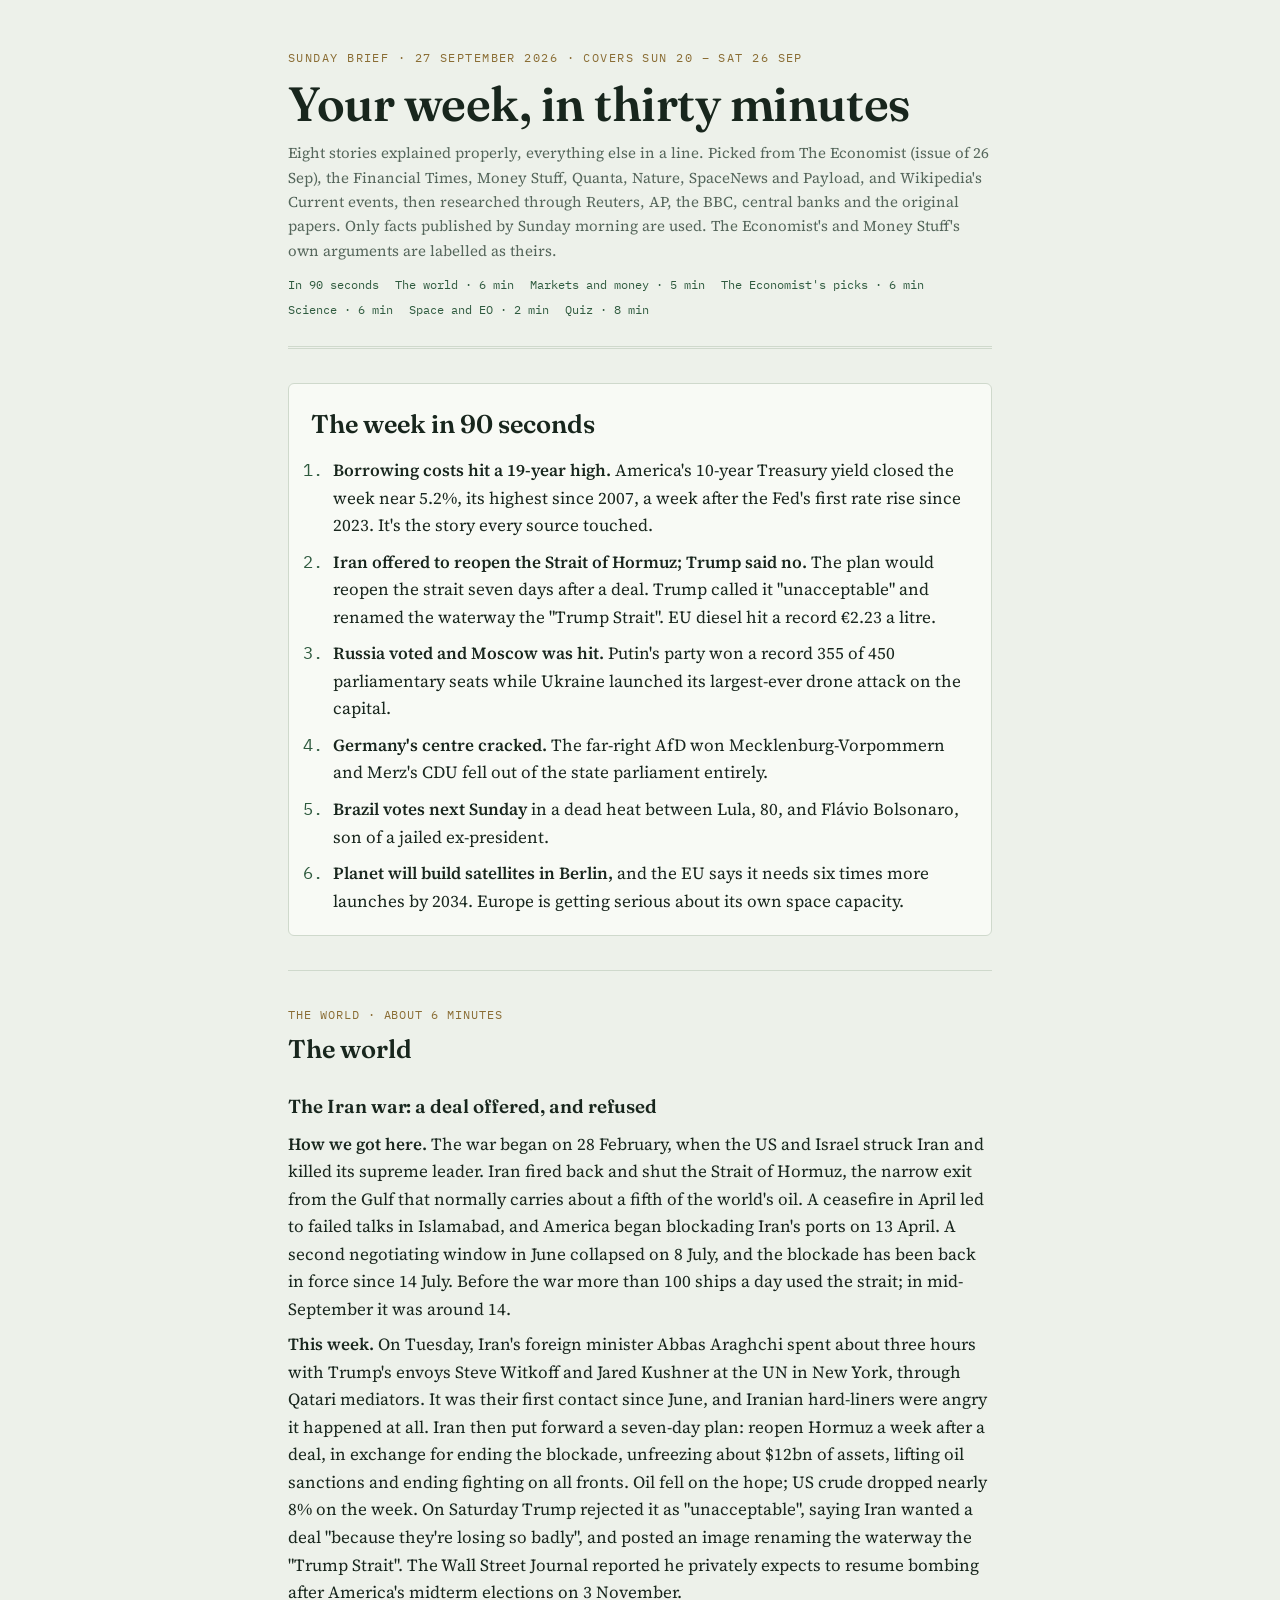
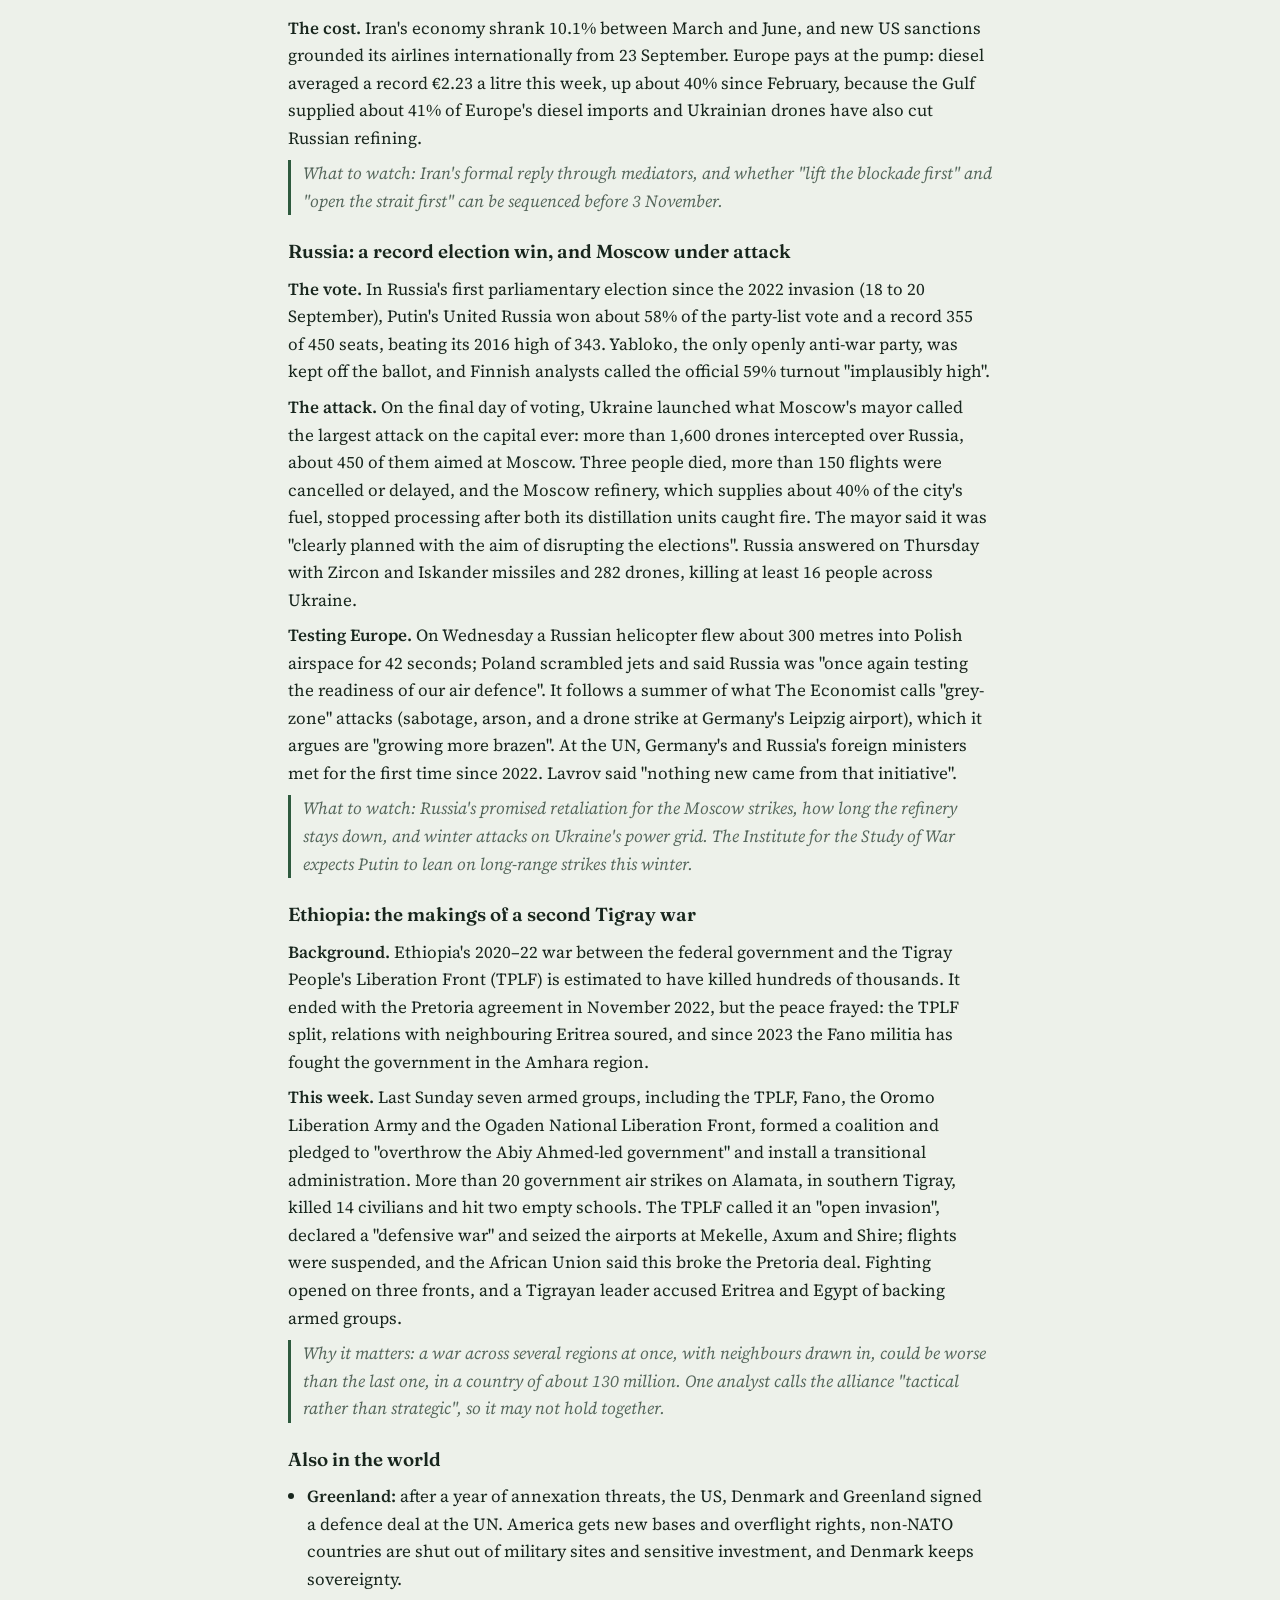
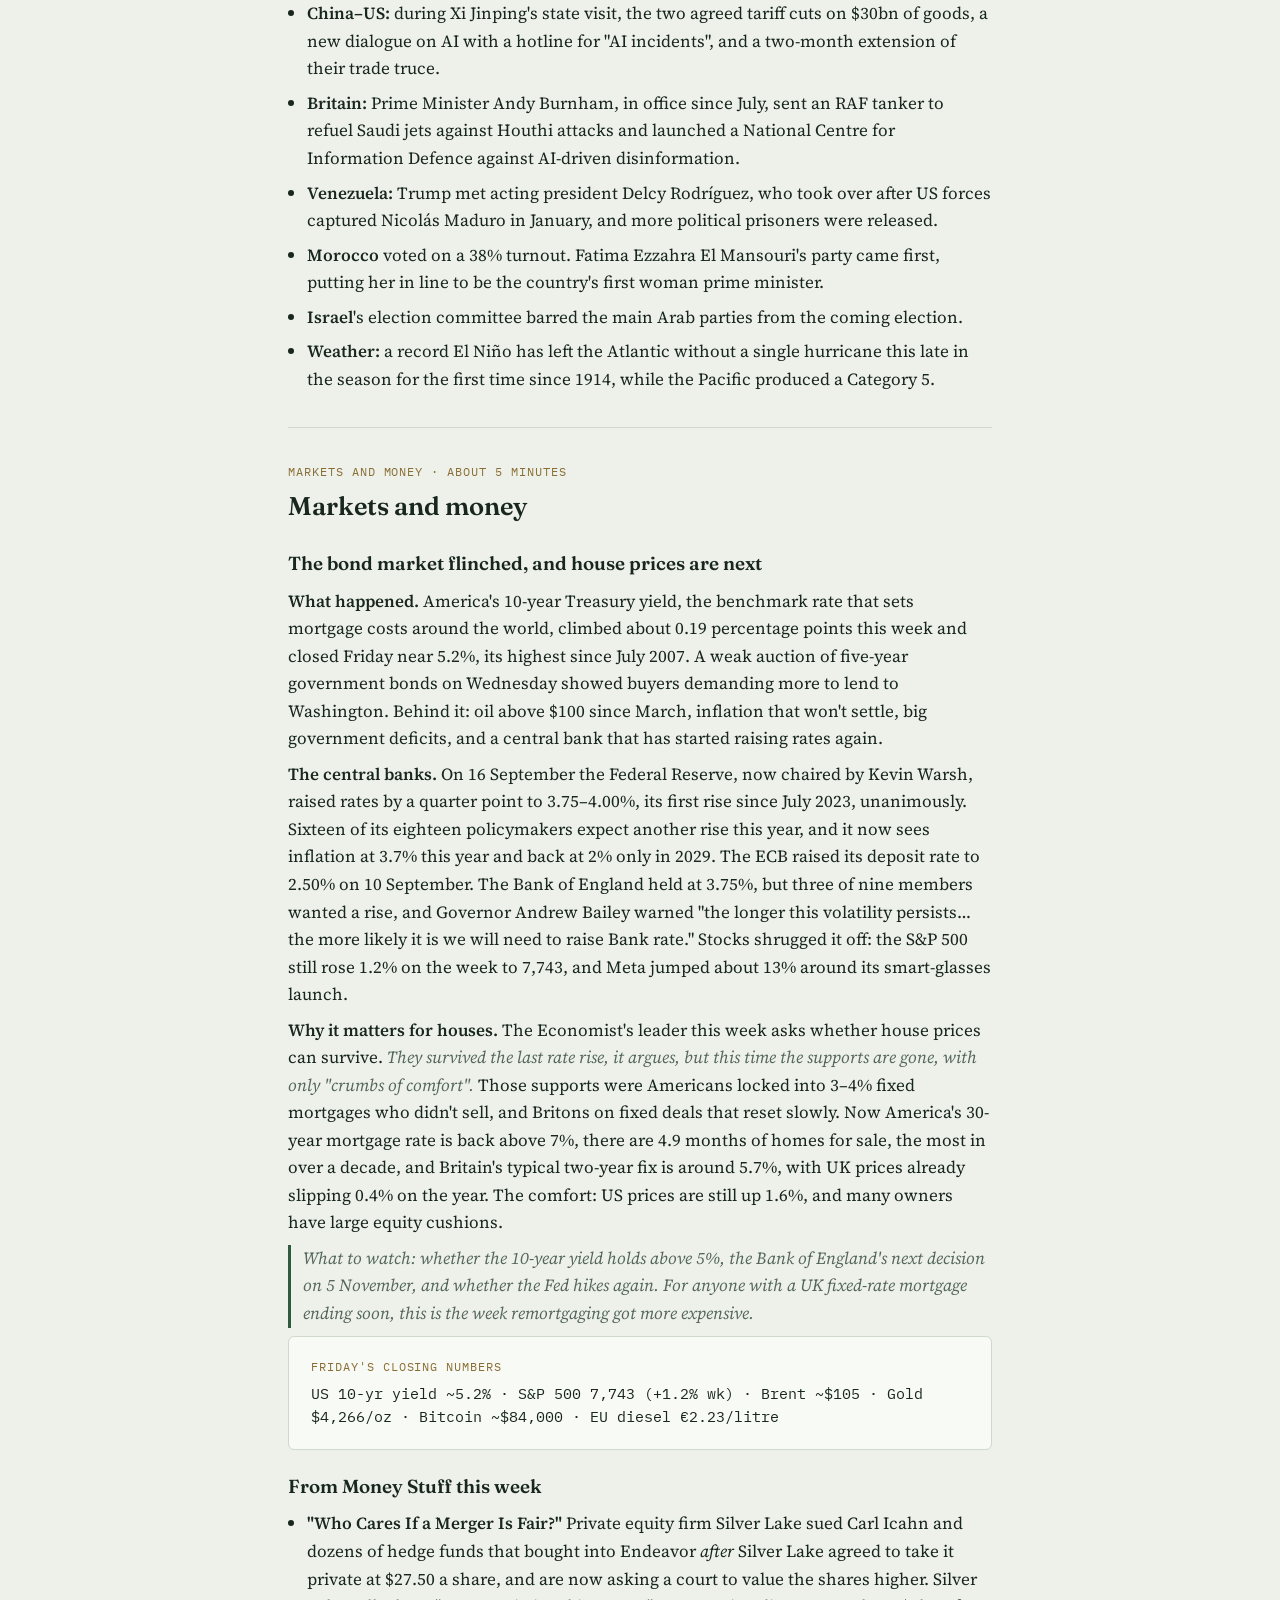
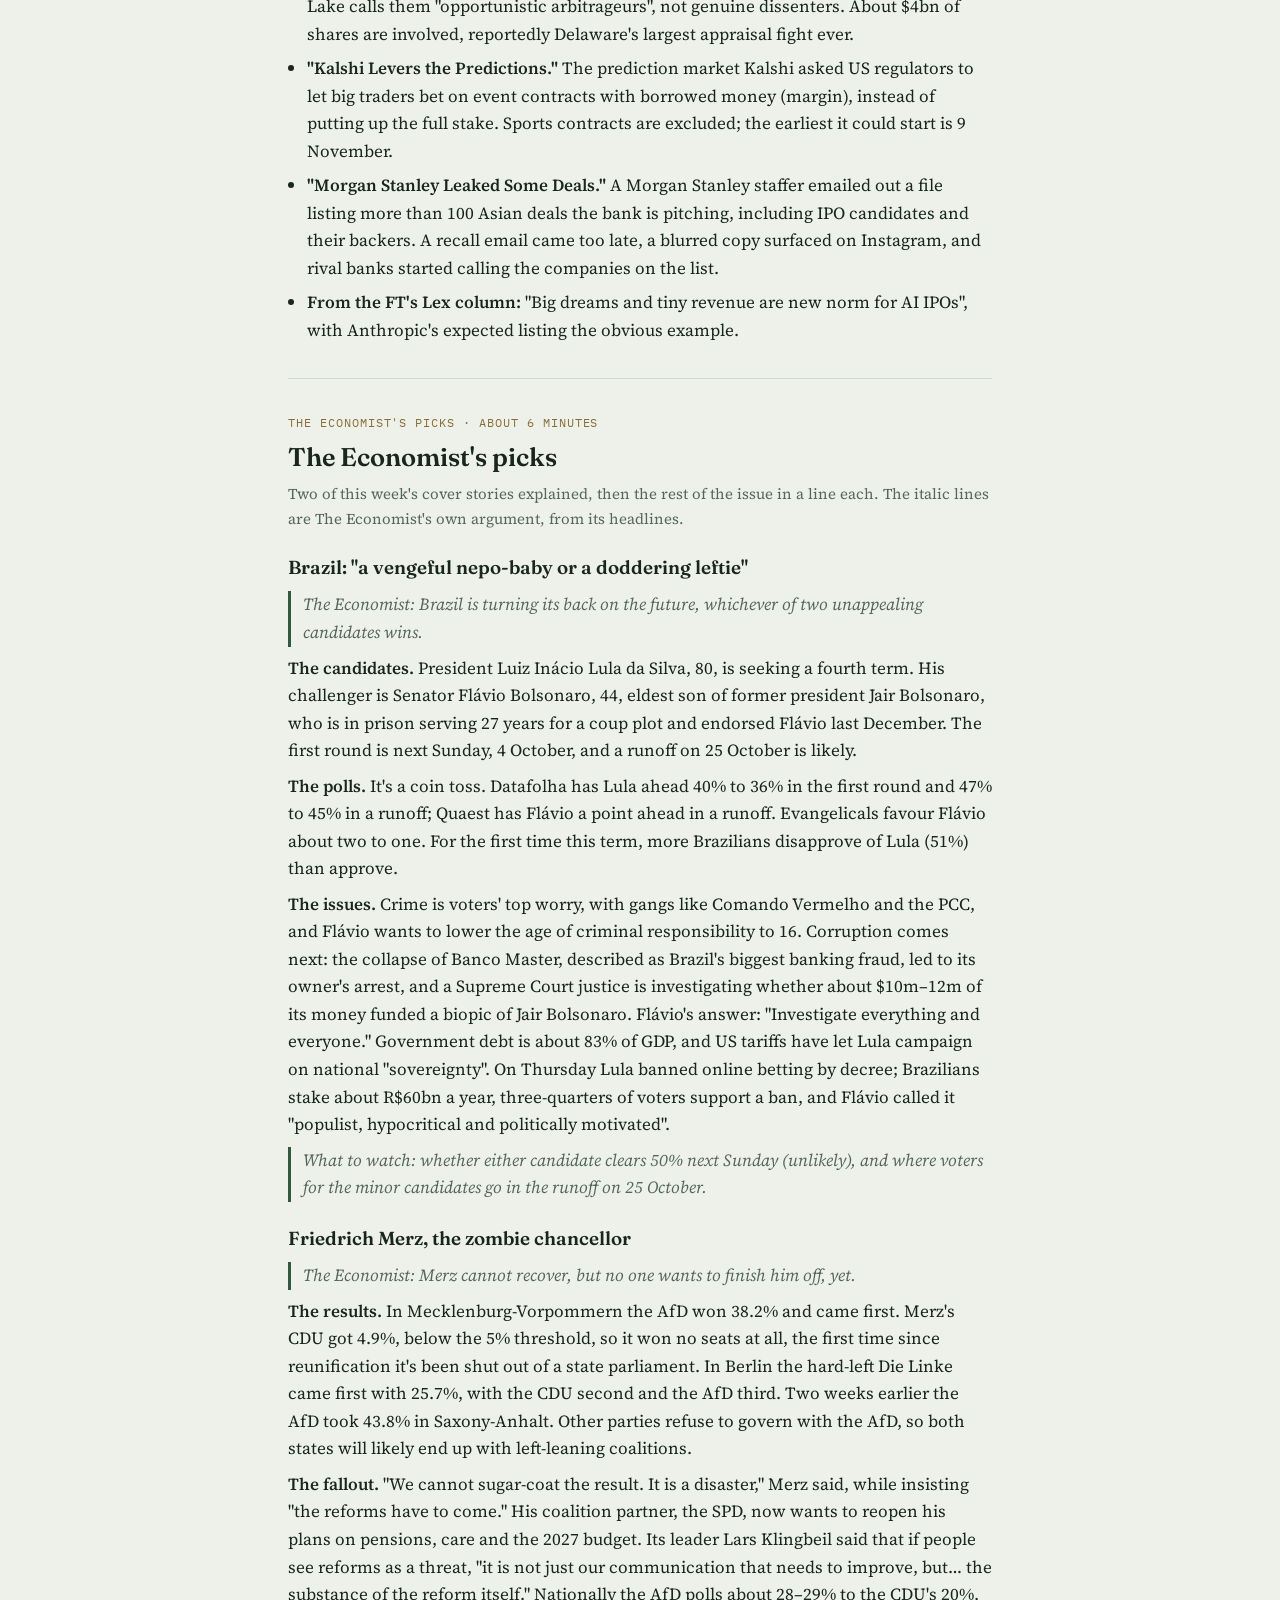
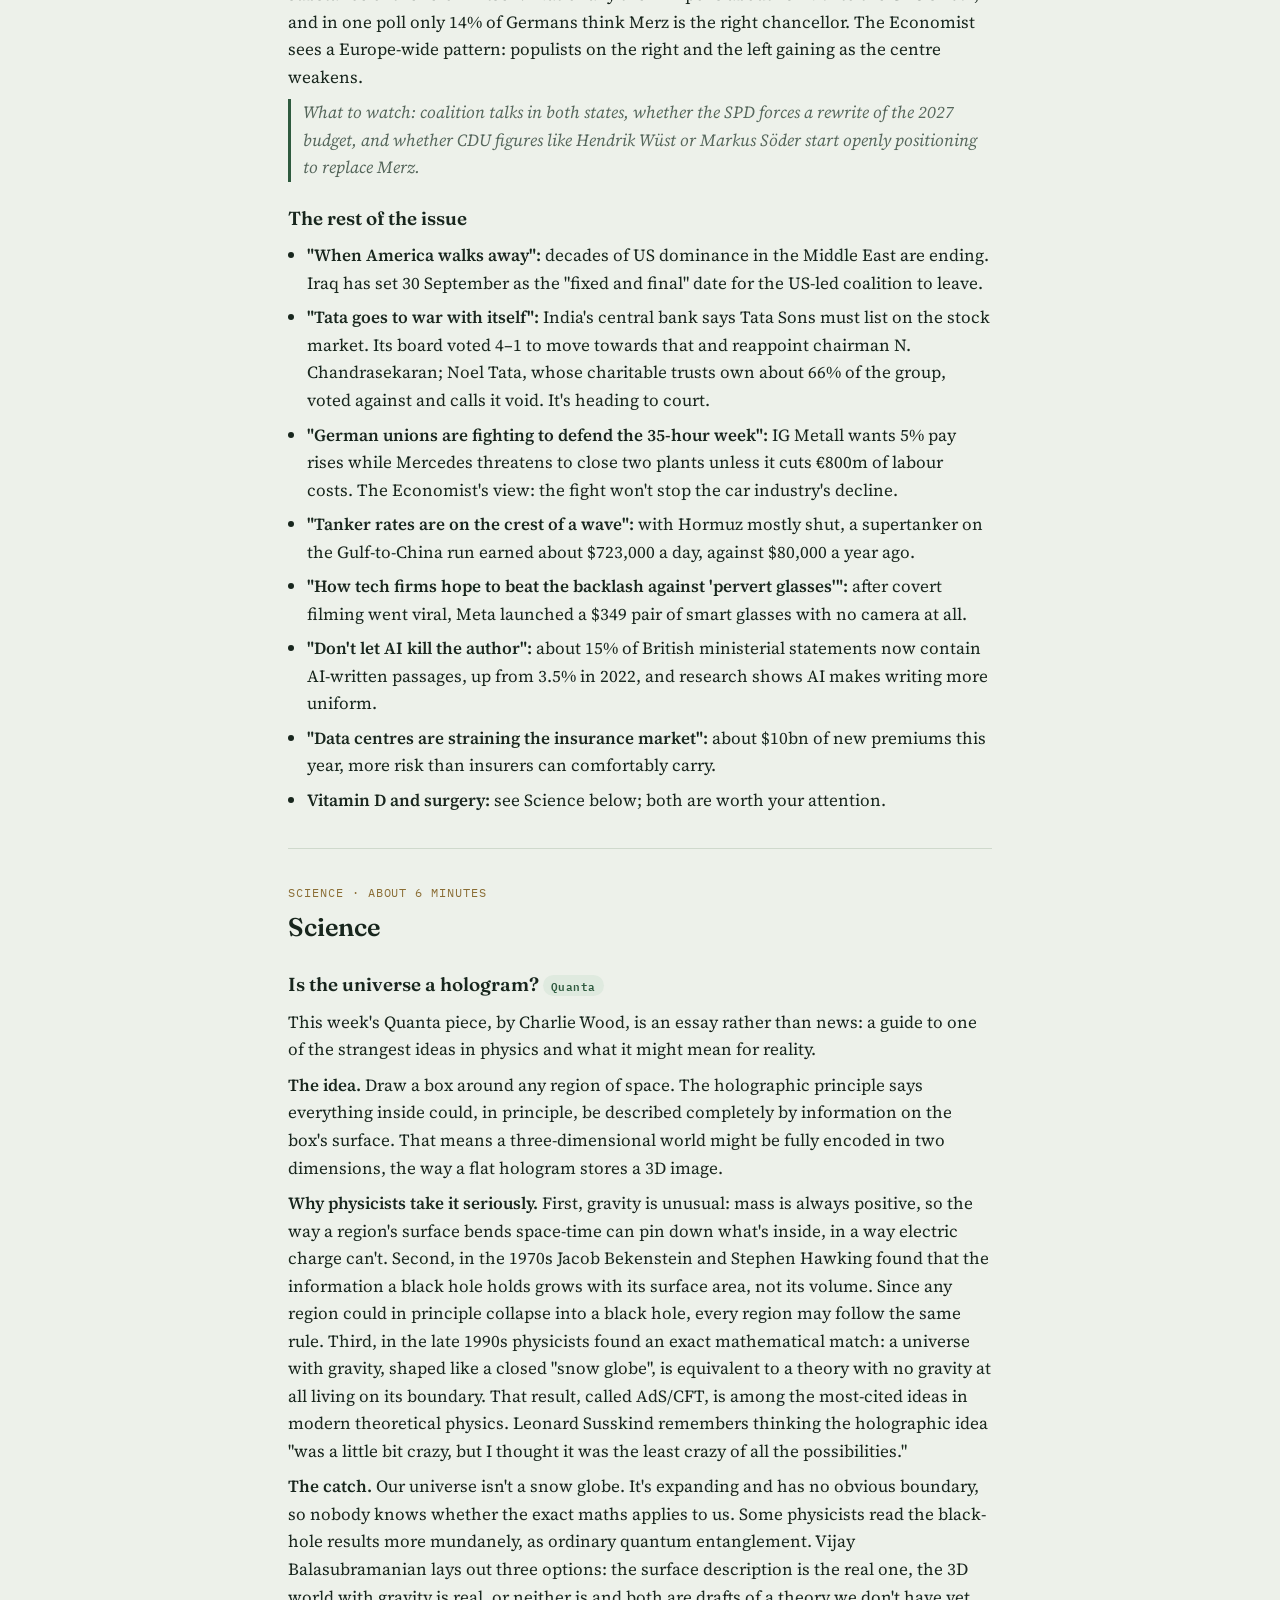
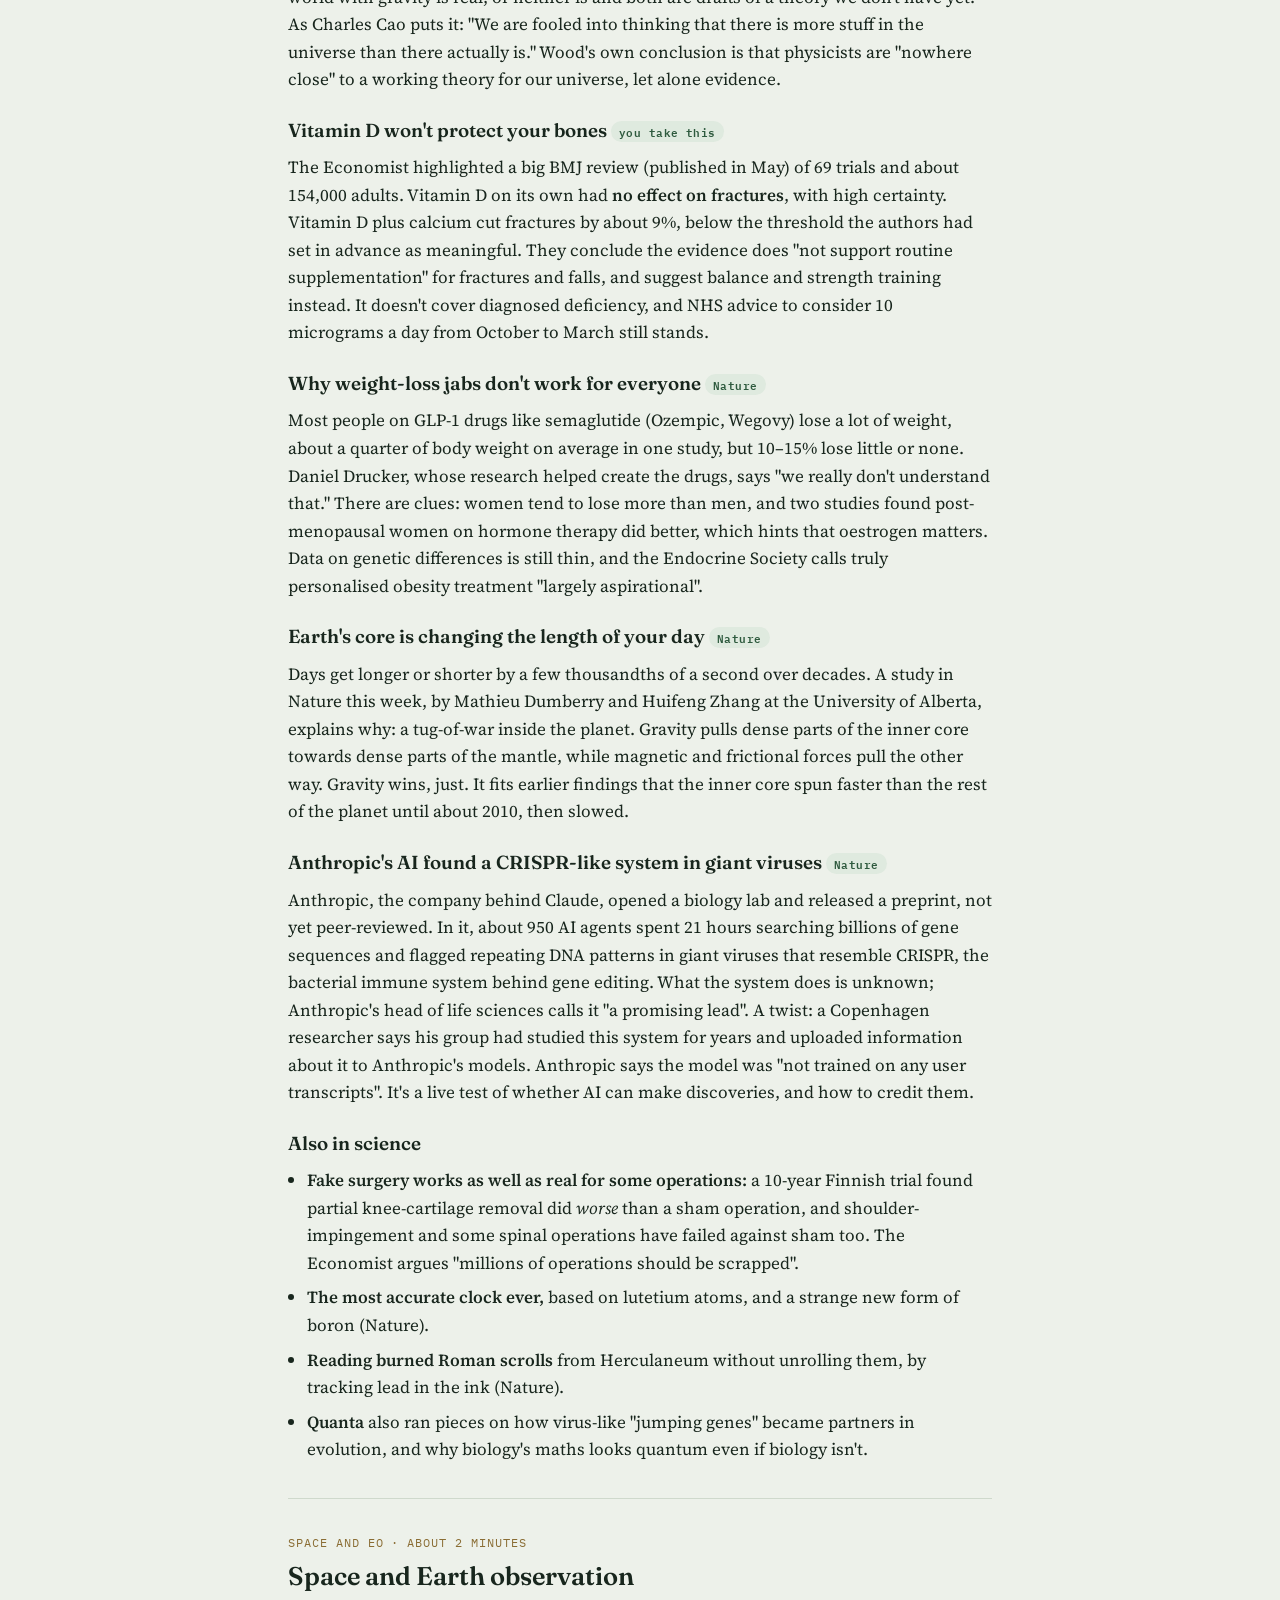
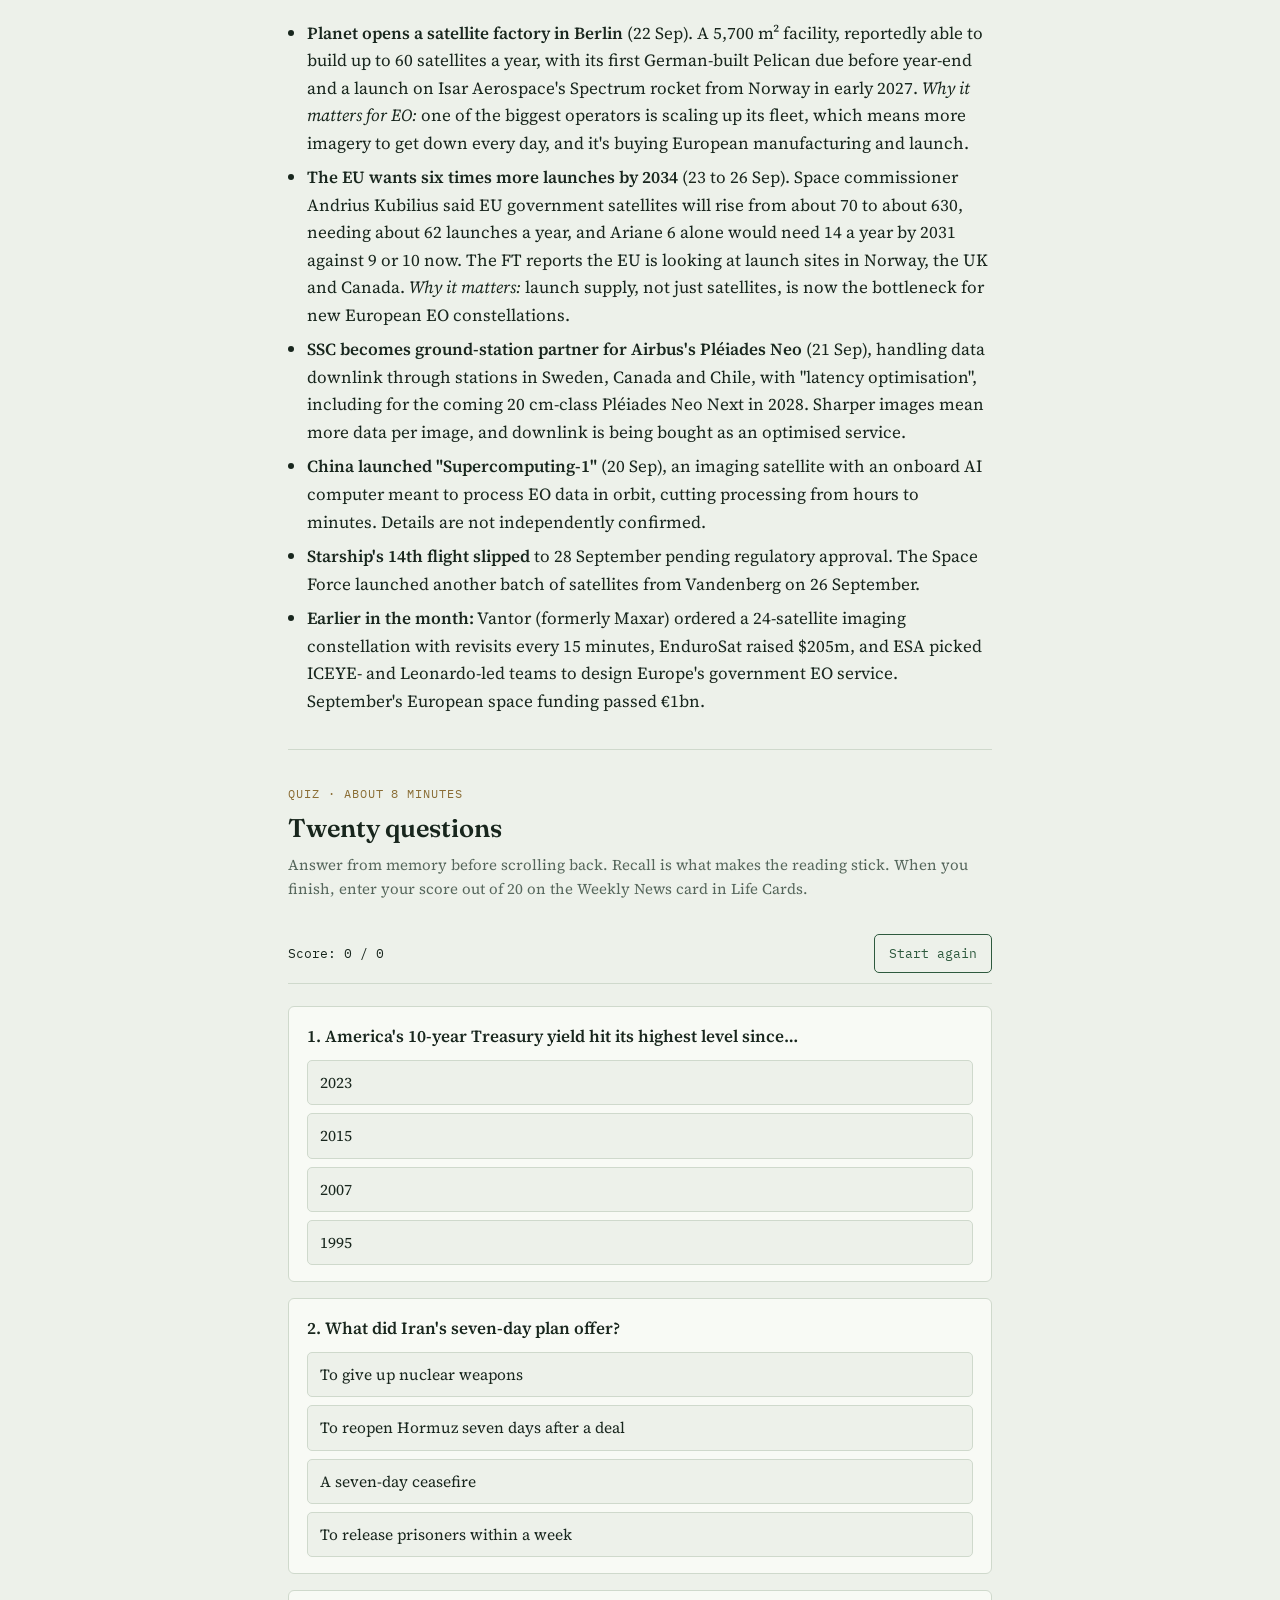
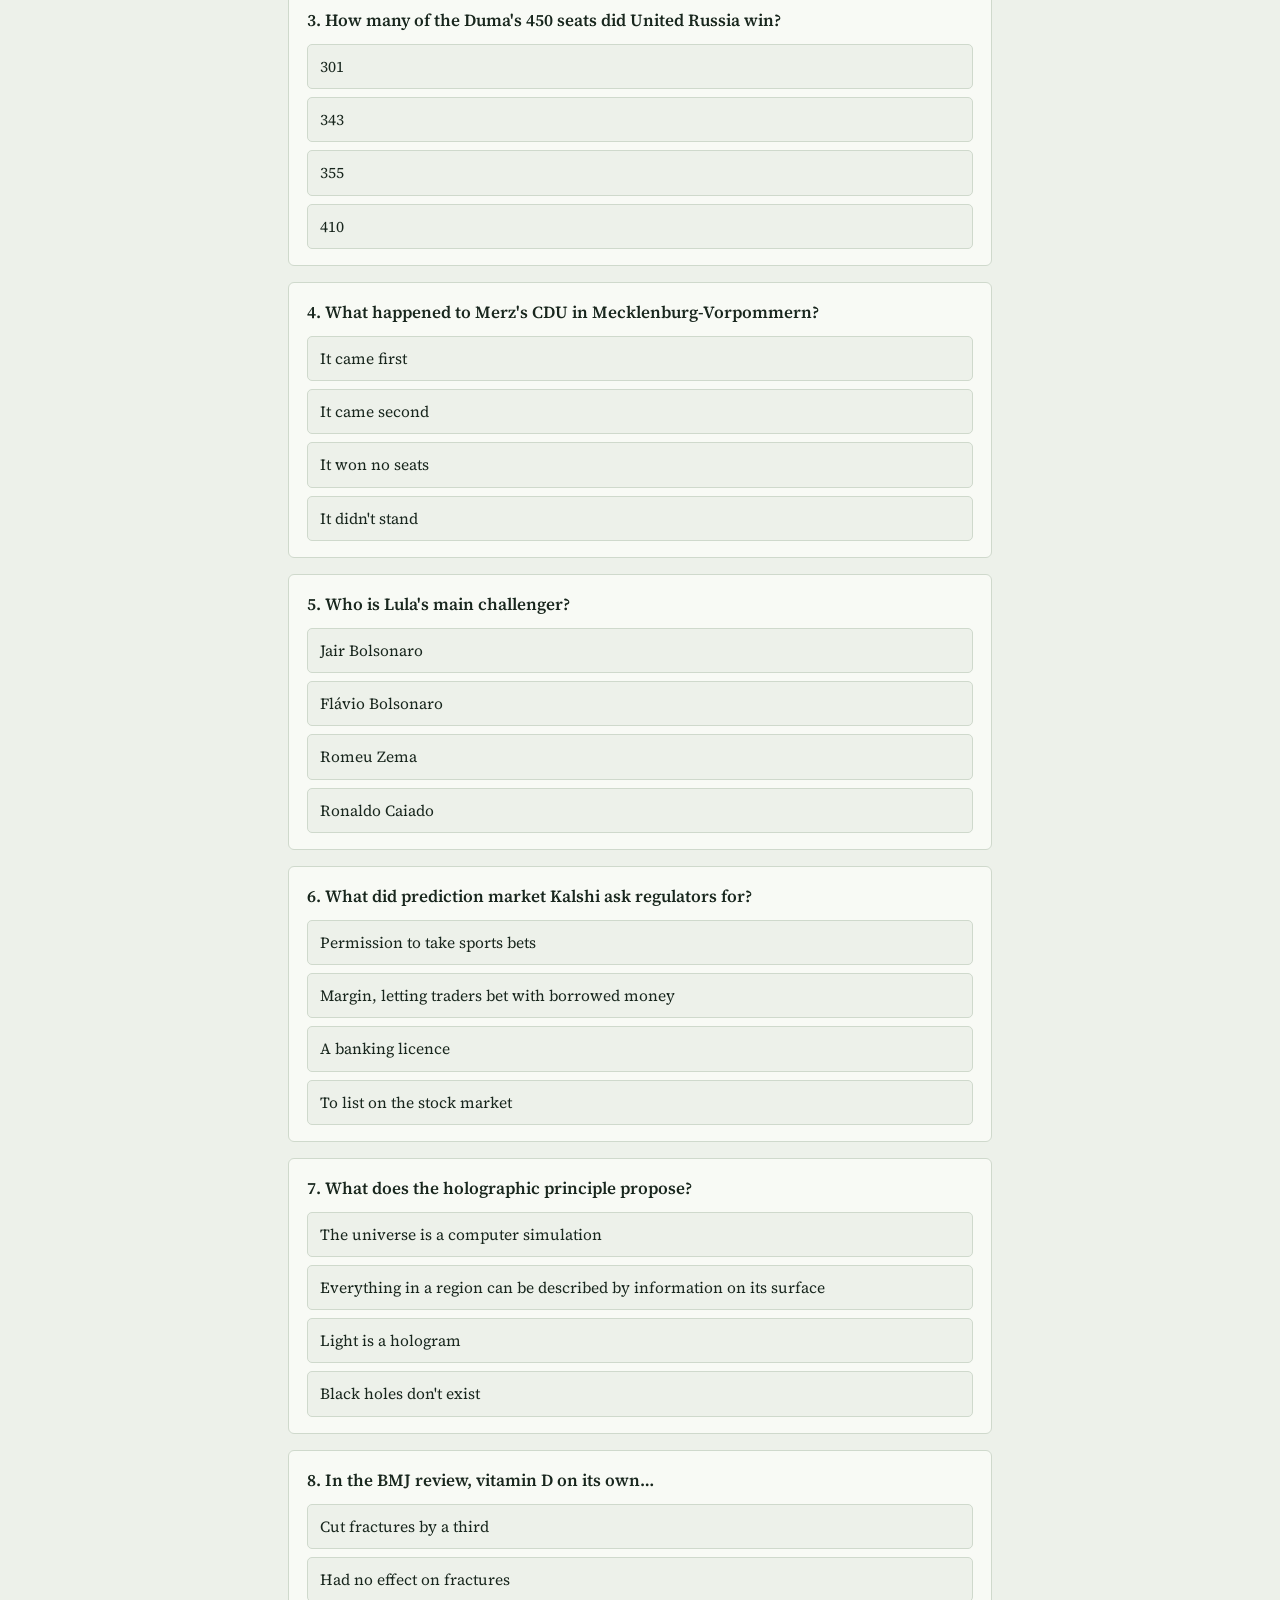
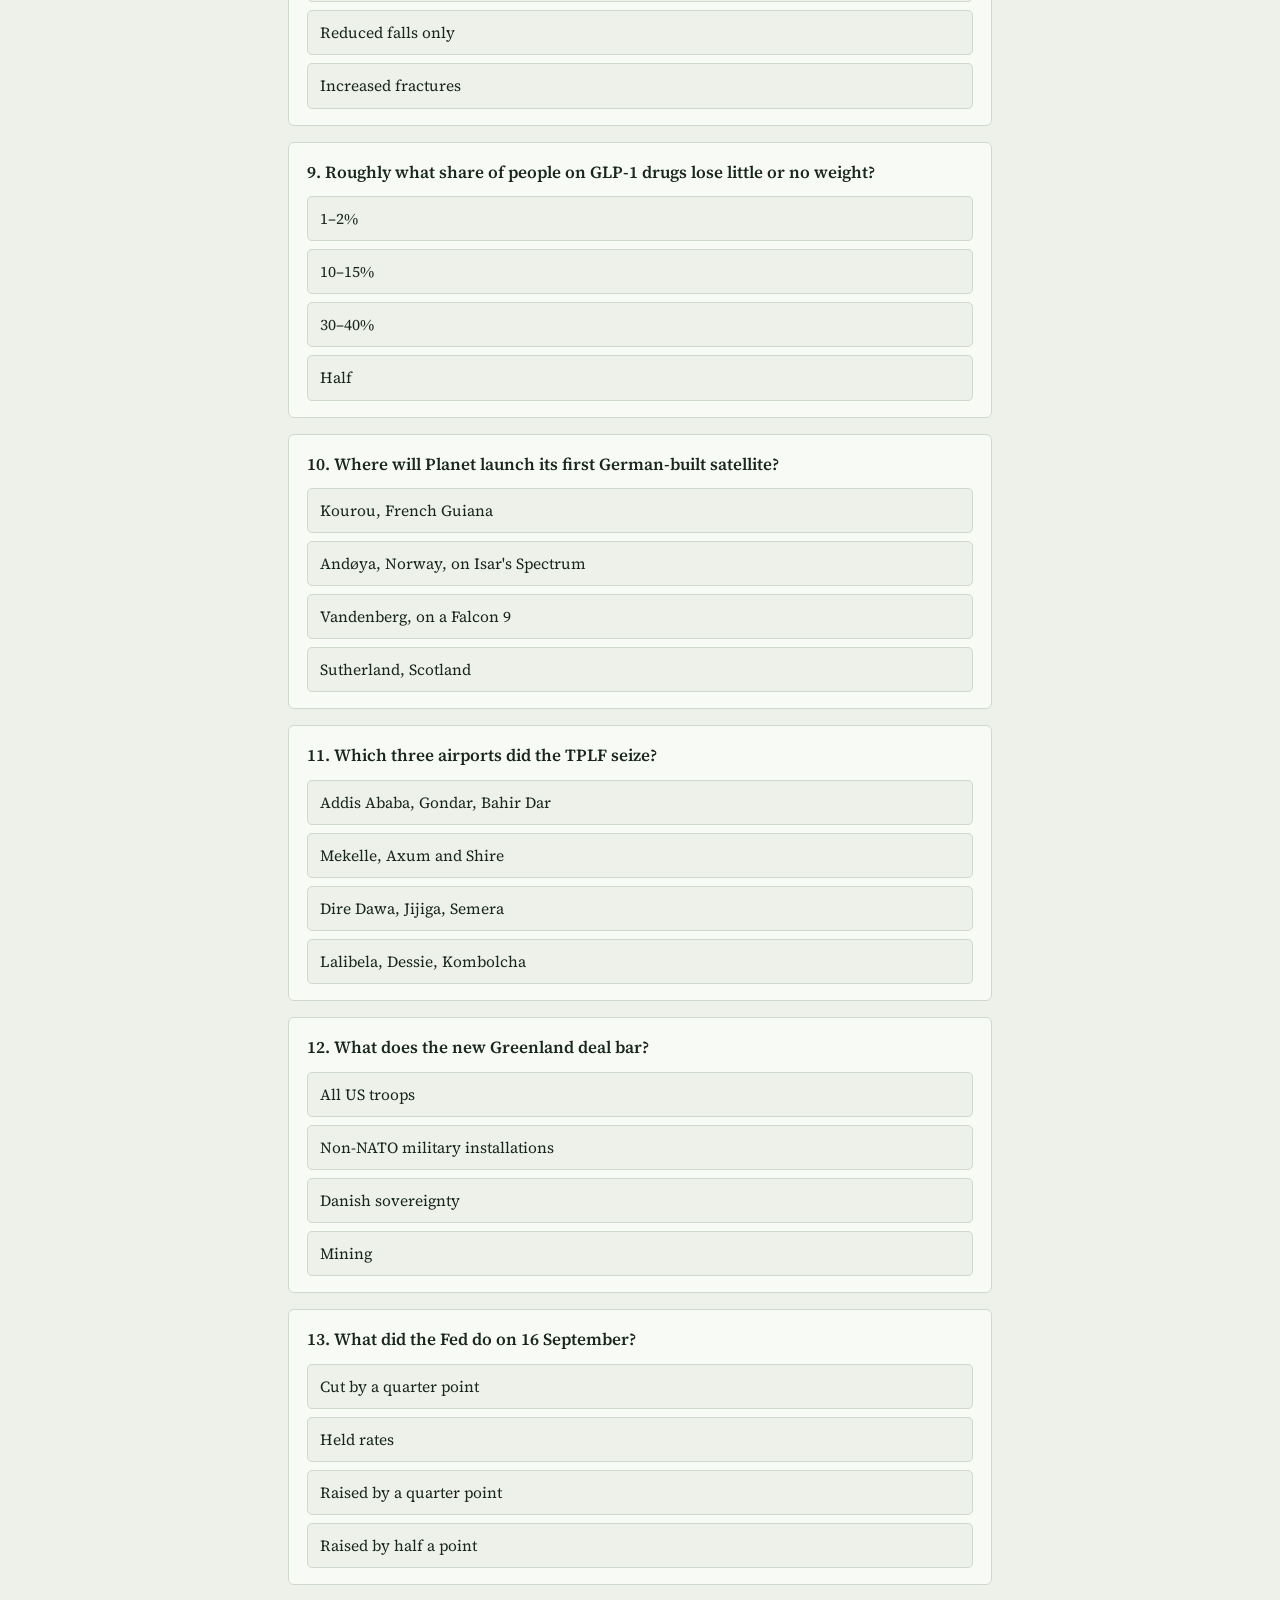
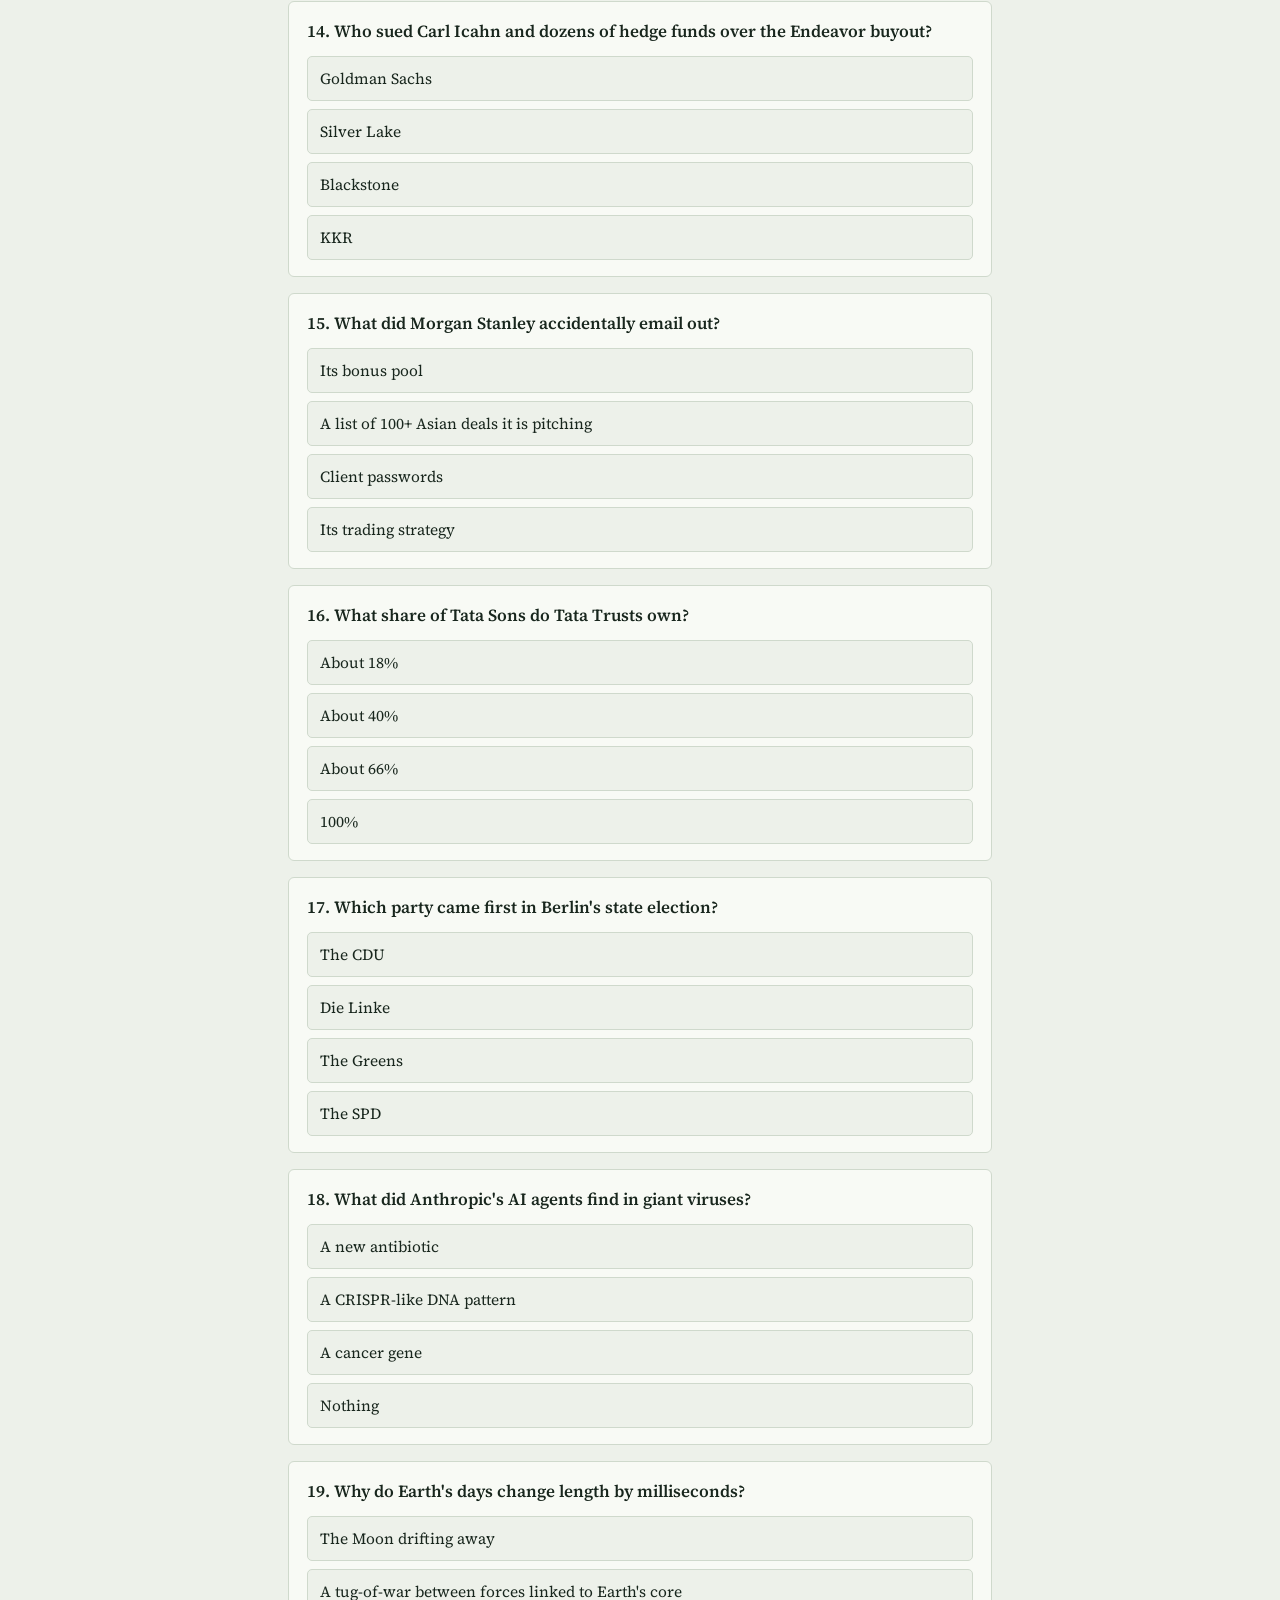
==== commit 7af97f39: "27 September edition: forest design, 20-question quiz Co-Authored-By: Claude Opus 5.5 <noreply@anthr" ====
--- a/archive/2026-09-27.html
+++ b/archive/2026-09-27.html
@@ -3,47 +3,48 @@
 <head>
 <meta charset="utf-8">
 <meta name="viewport" content="width=device-width, initial-scale=1, viewport-fit=cover">
-<meta name="robots" content="noindex">
+<meta name="robots" content="noindex, nofollow">
 <title>Sunday Brief, 27 Sep</title>
 <link rel="preconnect" href="https://fonts.googleapis.com">
 <link rel="preconnect" href="https://fonts.gstatic.com" crossorigin>
-<link rel="stylesheet" href="https://fonts.googleapis.com/css2?family=Bricolage+Grotesque:opsz,wght@12..96,600;12..96,700&family=Source+Serif+4:ital,opsz,wght@0,8..60,400;0,8..60,600;1,8..60,400&family=IBM+Plex+Mono:wght@500&display=swap">
+<link rel="stylesheet" href="https://fonts.googleapis.com/css2?family=Fraunces:opsz,wght@9..144,500;9..144,600&family=Source+Serif+4:ital,opsz,wght@0,8..60,400;0,8..60,600;1,8..60,400&family=IBM+Plex+Mono:wght@500&display=swap">
 <style>
 /* Layout: one reading column (~66ch). Ranked opener, three themed parts, then an interactive quiz. */
 :root {
-  --bg: #f5f6f8;
-  --paper: #ffffff;
-  --ink: #161a21;
-  --muted: #5a616e;
-  --rule: #dde1e7;
-  --accent: #0d6a6a;
-  --accent-soft: #e3f0ef;
-  --good: #1f7a3a;
-  --good-soft: #e3f3e7;
-  --bad: #a63a2b;
-  --bad-soft: #f8e6e2;
-  --display: "Bricolage Grotesque", "Helvetica Neue", Arial, sans-serif;
+  --bg: #edf1ea;
+  --paper: #f8faf5;
+  --ink: #18261d;
+  --muted: #55665b;
+  --rule: #cfd9cc;
+  --accent: #2e5a3e;
+  --accent-soft: #dfeadf;
+  --brass: #8a6d34;
+  --good: #2e6b3f;
+  --good-soft: #dcecdf;
+  --bad: #9a4a32;
+  --bad-soft: #f3e3dc;
+  --display: "Fraunces", Georgia, "Times New Roman", serif;
   --body: "Source Serif 4", Georgia, "Times New Roman", serif;
   --mono: "IBM Plex Mono", ui-monospace, Menlo, monospace;
 }
 @media (prefers-color-scheme: dark) {
   :root:not([data-theme="light"]) {
-    --bg: #0f1216; --paper: #161a20; --ink: #e6e9ee; --muted: #9aa3b0; --rule: #2a3039;
-    --accent: #5cc4bb; --accent-soft: #17302e; --good: #6fd08a; --good-soft: #15301d;
-    --bad: #f08a78; --bad-soft: #3a1c17; color-scheme: dark;
+    --bg: #0e1611; --paper: #15201a; --ink: #e3eae2; --muted: #9db0a2; --rule: #26352b;
+    --accent: #86c597; --accent-soft: #1b3324; --brass: #c8a964; --good: #86c597; --good-soft: #17301f;
+    --bad: #e59a82; --bad-soft: #3a211a; color-scheme: dark;
   }
 }
 :root[data-theme="dark"] {
-  --bg: #0f1216; --paper: #161a20; --ink: #e6e9ee; --muted: #9aa3b0; --rule: #2a3039;
-  --accent: #5cc4bb; --accent-soft: #17302e; --good: #6fd08a; --good-soft: #15301d;
-  --bad: #f08a78; --bad-soft: #3a1c17; color-scheme: dark;
+  --bg: #0e1611; --paper: #15201a; --ink: #e3eae2; --muted: #9db0a2; --rule: #26352b;
+  --accent: #86c597; --accent-soft: #1b3324; --brass: #c8a964; --good: #86c597; --good-soft: #17301f;
+  --bad: #e59a82; --bad-soft: #3a211a; color-scheme: dark;
 }
 body { background: var(--bg); color: var(--ink); font-family: var(--body); font-size: 17px; line-height: 1.62; }
 .wrap { max-width: 44rem; margin: 0 auto; padding-inline: 18px; padding-block: 40px 72px; }
-header { display: grid; gap: 10px; padding-bottom: 22px; border-bottom: 1px solid var(--rule); }
-.kicker { font-family: var(--mono); font-size: 12px; letter-spacing: .08em; text-transform: uppercase; color: var(--accent); }
-h1 { font-family: var(--display); font-weight: 700; font-size: clamp(2rem, 6vw, 3rem); line-height: 1.04; margin: 0; letter-spacing: -.01em; text-wrap: balance; }
-h2 { font-family: var(--display); font-weight: 700; font-size: 1.6rem; margin: 0; text-wrap: balance; }
+header { display: grid; gap: 12px; padding-bottom: 26px; border-bottom: 3px double var(--rule); }
+.kicker { font-family: var(--mono); font-size: 12px; letter-spacing: .12em; text-transform: uppercase; color: var(--brass); }
+h1 { font-family: var(--display); font-weight: 600; font-size: clamp(2rem, 6vw, 3rem); line-height: 1.04; margin: 0; letter-spacing: -.01em; text-wrap: balance; }
+h2 { font-family: var(--display); font-weight: 600; font-size: 1.6rem; margin: 0; text-wrap: balance; }
 h3 { font-family: var(--display); font-weight: 600; font-size: 1.18rem; margin: 0; text-wrap: balance; }
 .meta { color: var(--muted); font-size: 15px; margin: 0; }
 .toc { display: flex; flex-wrap: wrap; gap: 6px 16px; font-family: var(--mono); font-size: 12px; }
@@ -59,7 +60,8 @@
 .box ol, .box ul { margin: 0; padding-left: 1.3em; display: grid; gap: 9px; }
 .box li::marker { font-family: var(--mono); color: var(--accent); }
 ul.quick { margin: 0; padding-left: 1.1em; display: grid; gap: 7px; }
-.tag { font-family: var(--mono); font-size: 11px; letter-spacing: .04em; border-radius: 4px; padding: 1px 6px; background: var(--accent-soft); color: var(--accent); white-space: nowrap; }
+.tag { font-family: var(--mono); font-size: 11px; letter-spacing: .04em; border-radius: 999px; padding: 1px 8px; background: var(--accent-soft); color: var(--accent); white-space: nowrap; }
+.partlabel { color: var(--brass) !important; }
 strong { font-weight: 600; }
 a { color: var(--accent); text-underline-offset: 2px; }
 a:focus-visible, button:focus-visible, select:focus-visible { outline: 2px solid var(--accent); outline-offset: 2px; }
@@ -107,7 +109,7 @@
       <a href="#econ">The Economist's picks · 6 min</a>
       <a href="#sci">Science · 6 min</a>
       <a href="#space">Space and EO · 2 min</a>
-      <a href="#quiz">Quiz · 5 min</a>
+      <a href="#quiz">Quiz · 8 min</a>
     </nav>
   </header>
 
@@ -307,9 +309,9 @@
   <!-- ===================== QUIZ ===================== -->
   <section class="part" id="quiz" aria-labelledby="h-quiz">
     <div class="parthead">
-      <span class="partlabel">Quiz · about 5 minutes</span>
-      <h2 id="h-quiz">Ten questions</h2>
-      <p class="meta">Answer from memory before scrolling back. Recall is what makes the reading stick.</p>
+      <span class="partlabel">Quiz · about 8 minutes</span>
+      <h2 id="h-quiz">Twenty questions</h2>
+      <p class="meta">Answer from memory before scrolling back. Recall is what makes the reading stick. When you finish, enter your score out of 20 on the Weekly News card in Life Cards.</p>
     </div>
     <div class="score" role="status" aria-live="polite">
       <span id="scoreText">Score: 0 / 0</span>
@@ -347,7 +349,17 @@
     { q: "What does the holographic principle propose?", o: ["The universe is a computer simulation", "Everything in a region can be described by information on its surface", "Light is a hologram", "Black holes don't exist"], a: 1, e: "A 3D world might be fully encoded in 2D, as black-hole maths and AdS/CFT suggest." },
     { q: "In the BMJ review, vitamin D on its own…", o: ["Cut fractures by a third", "Had no effect on fractures", "Reduced falls only", "Increased fractures"], a: 1, e: "No effect, with high certainty. Vitamin D plus calcium showed a small, below-threshold benefit." },
     { q: "Roughly what share of people on GLP-1 drugs lose little or no weight?", o: ["1–2%", "10–15%", "30–40%", "Half"], a: 1, e: "10–15%, and scientists don't yet know why." },
-    { q: "Where will Planet launch its first German-built satellite?", o: ["Kourou, French Guiana", "Andøya, Norway, on Isar's Spectrum", "Vandenberg, on a Falcon 9", "Sutherland, Scotland"], a: 1, e: "On Isar Aerospace's Spectrum rocket from Norway, in early 2027." }
+    { q: "Where will Planet launch its first German-built satellite?", o: ["Kourou, French Guiana", "Andøya, Norway, on Isar's Spectrum", "Vandenberg, on a Falcon 9", "Sutherland, Scotland"], a: 1, e: "On Isar Aerospace's Spectrum rocket from Norway, in early 2027." },
+    { q: "Which three airports did the TPLF seize?", o: ["Addis Ababa, Gondar, Bahir Dar", "Mekelle, Axum and Shire", "Dire Dawa, Jijiga, Semera", "Lalibela, Dessie, Kombolcha"], a: 1, e: "All in Tigray; flights were suspended and the African Union said it broke the Pretoria deal." },
+    { q: "What does the new Greenland deal bar?", o: ["All US troops", "Non-NATO military installations", "Danish sovereignty", "Mining"], a: 1, e: "Non-NATO countries can't set up military sites, and sensitive investment is limited to NATO and EU countries." },
+    { q: "What did the Fed do on 16 September?", o: ["Cut by a quarter point", "Held rates", "Raised by a quarter point", "Raised by half a point"], a: 2, e: "To 3.75–4.00%, its first rise since July 2023, unanimously." },
+    { q: "Who sued Carl Icahn and dozens of hedge funds over the Endeavor buyout?", o: ["Goldman Sachs", "Silver Lake", "Blackstone", "KKR"], a: 1, e: "Silver Lake called them \"opportunistic arbitrageurs\", not genuine dissenters." },
+    { q: "What did Morgan Stanley accidentally email out?", o: ["Its bonus pool", "A list of 100+ Asian deals it is pitching", "Client passwords", "Its trading strategy"], a: 1, e: "A recall email came too late, and rival banks started calling the companies on the list." },
+    { q: "What share of Tata Sons do Tata Trusts own?", o: ["About 18%", "About 40%", "About 66%", "100%"], a: 2, e: "About 66%; the Shapoorji Pallonji family owns 18.4%." },
+    { q: "Which party came first in Berlin's state election?", o: ["The CDU", "Die Linke", "The Greens", "The SPD"], a: 1, e: "Die Linke came first in Berlin with 25.7%." },
+    { q: "What did Anthropic's AI agents find in giant viruses?", o: ["A new antibiotic", "A CRISPR-like DNA pattern", "A cancer gene", "Nothing"], a: 1, e: "About 950 agents flagged repeating DNA resembling CRISPR. Its function is unknown." },
+    { q: "Why do Earth's days change length by milliseconds?", o: ["The Moon drifting away", "A tug-of-war between forces linked to Earth's core", "Melting ice caps", "Solar wind"], a: 1, e: "Gravity pulls one way, magnetic and frictional forces the other; gravity wins, just." },
+    { q: "Where will Planet's new satellite factory be?", o: ["Paris", "Berlin", "Munich", "Toulouse"], a: 1, e: "A 5,700 m² facility in Berlin, reportedly able to build up to 60 satellites a year." }
   ];
   function el(tag, cls, text) { var n = document.createElement(tag); if (cls) n.className = cls; if (text != null) n.textContent = text; return n; }
   function build() {
